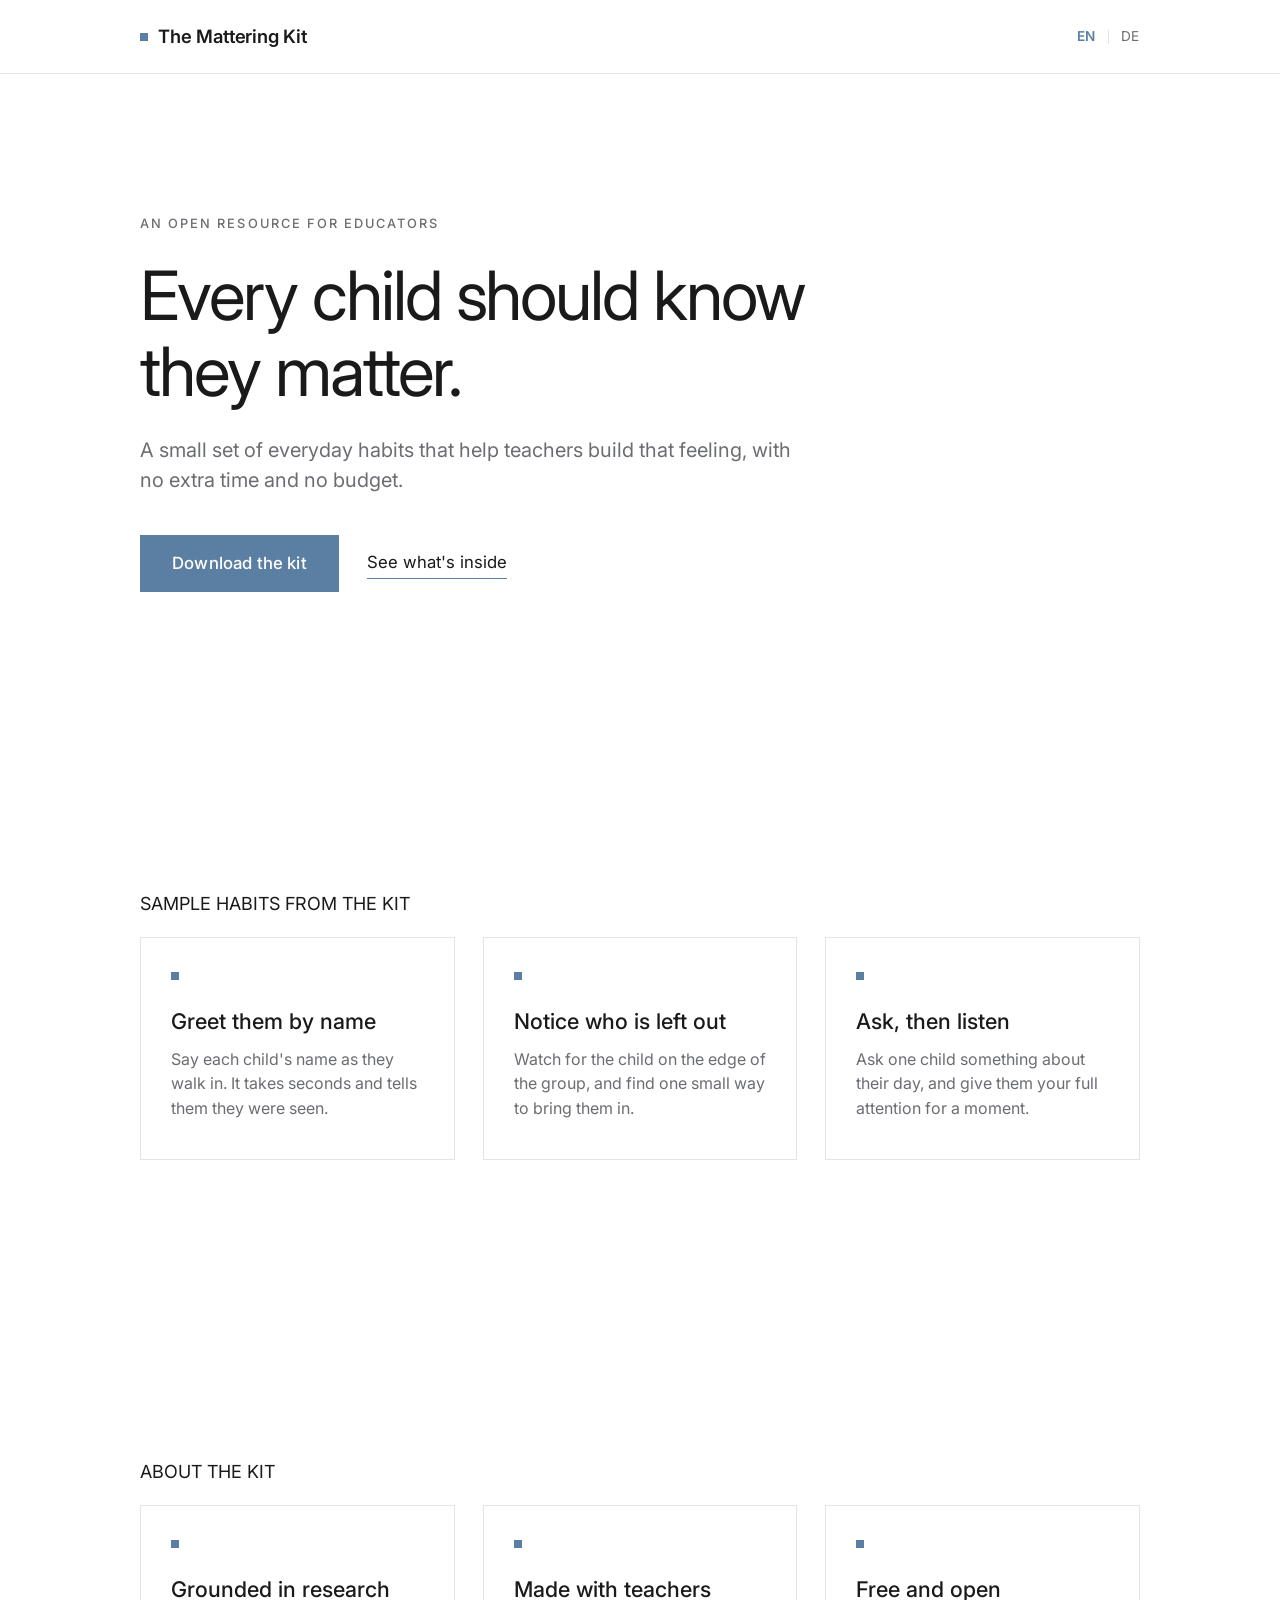
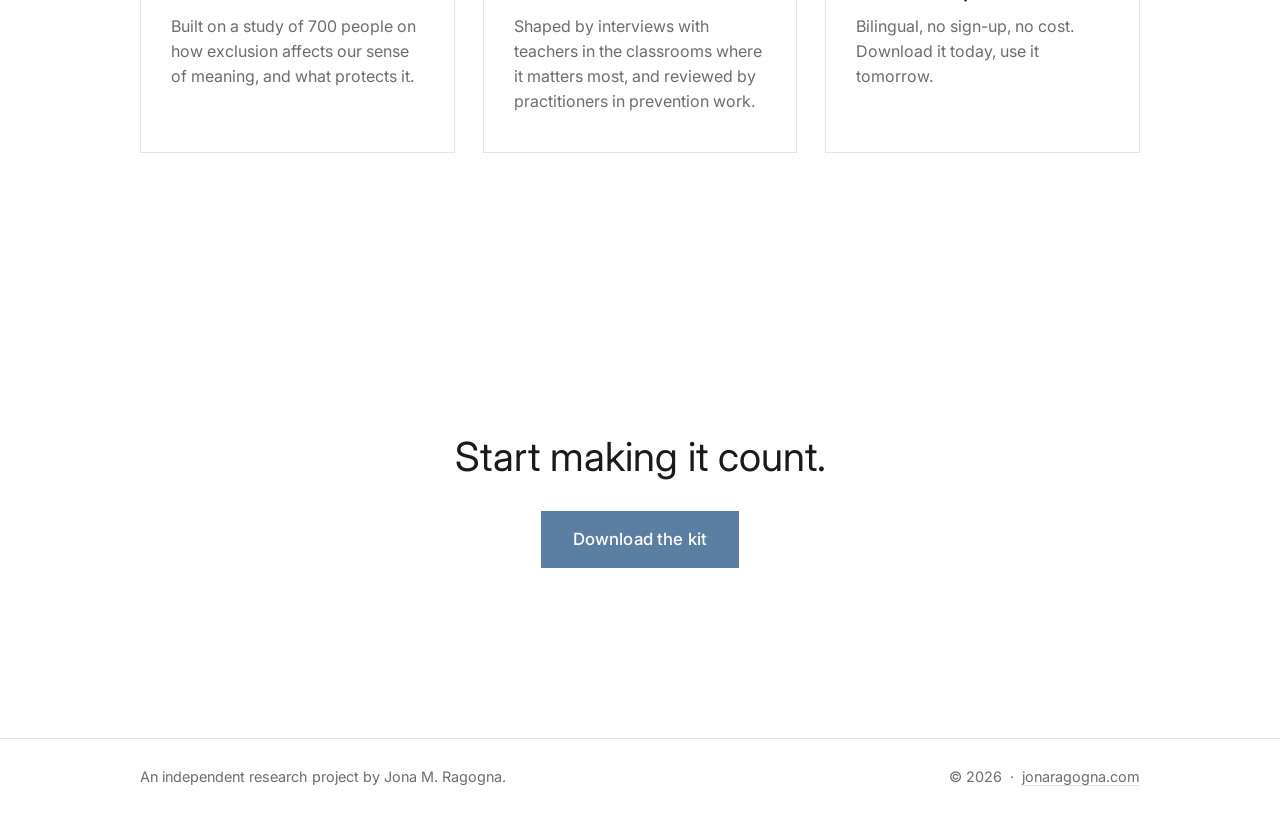
==== index.html @ a0ec61ef "Update content and font in index.html Updated text content and changed font link in index.html." ====
<!DOCTYPE html>
<html lang="en">
<head>
  <meta charset="UTF-8">
  <meta name="viewport" content="width=device-width, initial-scale=1.0">
  <title data-en="The Mattering Kit" data-de="Jedes Kind zählt">The Mattering Kit</title>
  <meta name="description" content="A free bilingual resource that helps teachers build a sense of mattering in every child, with no extra time and no budget.">
  <link rel="preconnect" href="https://fonts.googleapis.com">
  <link rel="preconnect" href="https://fonts.gstatic.com" crossorigin>
  <link href="https://fonts.googleapis.com/css2?family=Inter:wght@400;500;600&display=swap" rel="stylesheet">
  <link rel="stylesheet" href="style.css">
</head>
<body>

  <header class="site-header">
    <div class="container header-inner">
      <a class="wordmark" href="#top">
        <span class="glyph" aria-hidden="true"></span>
        <span data-en="The Mattering Kit" data-de="Jedes Kind zählt">The Mattering Kit</span>
      </a>
      <nav class="lang-toggle" aria-label="Language">
        <button type="button" data-lang-btn="en">EN</button>
        <span class="lang-sep" aria-hidden="true"></span>
        <button type="button" data-lang-btn="de">DE</button>
      </nav>
    </div>
  </header>

  <main id="top">

    <section class="hero">
      <div class="container">
        <p class="eyebrow" data-en="AN OPEN RESOURCE FOR EDUCATORS" data-de="EINE FREIE RESSOURCE FÜR LEHRKRÄFTE">AN OPEN RESOURCE FOR EDUCATORS</p>
        <h1 class="headline" data-en="Every child should know they matter." data-de="Jedes Kind sollte wissen, dass es zählt.">Every child should know they matter.</h1>
        <p class="subline" data-en="A small set of everyday habits that help teachers build that feeling, with no extra time and no budget." data-de="Eine kleine Sammlung alltäglicher Gewohnheiten, mit denen Lehrkräfte genau dieses Gefühl schaffen, ohne zusätzliche Zeit und ohne Budget.">A small set of everyday habits that help teachers build that feeling, with no extra time and no budget.</p>
        <div class="hero-actions">
          <a class="btn" href="mattering-kit.pdf" download data-en="Download the kit" data-de="Kit herunterladen">Download the kit</a>
          <a class="ghost" href="#inside" data-en="See what's inside" data-de="Ein Blick hinein">See what's inside</a>
        </div>
      </div>
    </section>

    <section class="features" id="inside">
      <div class="container">
        <p class="section-eyebrow" data-en="SAMPLE HABITS FROM THE KIT" data-de="BEISPIELE AUS DEM KIT">SAMPLE HABITS FROM THE KIT</p>
        <div class="feature-grid">

          <article class="pane">
            <span class="marker" aria-hidden="true"></span>
            <h2 class="pane-heading" data-en="Greet them by name" data-de="Beim Namen begrüßen">Greet them by name</h2>
            <p class="pane-body" data-en="Say each child's name as they walk in. It takes seconds and tells them they were seen." data-de="Sprechen Sie jedes Kind beim Hereinkommen mit Namen an. Es dauert Sekunden und sagt: Du wurdest gesehen.">Say each child's name as they walk in. It takes seconds and tells them they were seen.</p>
          </article>

          <article class="pane">
            <span class="marker" aria-hidden="true"></span>
            <h2 class="pane-heading" data-en="Notice who is left out" data-de="Sehen, wer außen steht">Notice who is left out</h2>
            <p class="pane-body" data-en="Watch for the child on the edge of the group, and find one small way to bring them in." data-de="Achten Sie auf das Kind am Rand der Gruppe und finden Sie einen kleinen Weg, es einzubeziehen.">Watch for the child on the edge of the group, and find one small way to bring them in.</p>
          </article>

          <article class="pane">
            <span class="marker" aria-hidden="true"></span>
            <h2 class="pane-heading" data-en="Ask, then listen" data-de="Fragen und zuhören">Ask, then listen</h2>
            <p class="pane-body" data-en="Ask one child something about their day, and give them your full attention for a moment." data-de="Fragen Sie ein Kind etwas über seinen Tag und schenken Sie ihm einen Moment volle Aufmerksamkeit.">Ask one child something about their day, and give them your full attention for a moment.</p>
          </article>

        </div>
      </div>
    </section>

    <section class="features">
      <div class="container">
        <p class="section-eyebrow" data-en="ABOUT THE KIT" data-de="ÜBER DAS KIT">ABOUT THE KIT</p>
        <div class="feature-grid">

          <article class="pane">
            <span class="marker" aria-hidden="true"></span>
            <h2 class="pane-heading" data-en="Grounded in research" data-de="Wissenschaftlich fundiert">Grounded in research</h2>
            <p class="pane-body" data-en="Built on a study of 700 people on how exclusion affects our sense of meaning, and what protects it." data-de="Basiert auf einer Studie mit 700 Personen dazu, wie Ausgrenzung das Sinnerleben beeinflusst, und was davor schützt.">Built on a study of 700 people on how exclusion affects our sense of meaning, and what protects it.</p>
          </article>

          <article class="pane">
            <span class="marker" aria-hidden="true"></span>
            <h2 class="pane-heading" data-en="Made with teachers" data-de="Mit Lehrkräften entwickelt">Made with teachers</h2>
            <p class="pane-body" data-en="Shaped by interviews with teachers in the classrooms where it matters most, and reviewed by practitioners in prevention work." data-de="Entstanden aus Interviews mit Lehrkräften und geprüft von Fachleuten aus der Präventionsarbeit.">Shaped by interviews with teachers in the classrooms where it matters most, and reviewed by practitioners in prevention work.</p>
          </article>

          <article class="pane">
            <span class="marker" aria-hidden="true"></span>
            <h2 class="pane-heading" data-en="Free and open" data-de="Frei und offen">Free and open</h2>
            <p class="pane-body" data-en="Bilingual, no sign-up, no cost. Download it today, use it tomorrow." data-de="Zweisprachig, ohne Anmeldung, ohne Kosten. Heute herunterladen, morgen einsetzen.">Bilingual, no sign-up, no cost. Download it today, use it tomorrow.</p>
          </article>

        </div>
      </div>
    </section>

    <section class="closing">
      <div class="container closing-inner">
        <p class="closing-line" data-en="Start making it count." data-de="Fangen Sie klein an, es zählt.">Start making it count.</p>
        <a class="btn" href="mattering-kit.pdf" download data-en="Download the kit" data-de="Kit herunterladen">Download the kit</a>
      </div>
    </section>

  </main>

  <footer class="site-footer">
    <div class="container footer-inner">
      <p data-en="An independent research project by Jona M. Ragogna." data-de="Ein unabhängiges Forschungsprojekt von Jona M. Ragogna.">An independent research project by Jona M. Ragogna.</p>
      <p class="footer-meta">© 2026 &nbsp;·&nbsp; <a href="https://jonaragogna.com">jonaragogna.com</a></p>
    </div>
  </footer>

  <script>
    const buttons = document.querySelectorAll('[data-lang-btn]');
    const nodes = document.querySelectorAll('[data-en]');
    function setLang(lang){
      document.documentElement.lang = lang;
      nodes.forEach(n => { n.textContent = n.getAttribute('data-' + lang); });
      buttons.forEach(b => b.classList.toggle('is-active', b.getAttribute('data-lang-btn') === lang));
    }
    buttons.forEach(b => b.addEventListener('click', () => setLang(b.getAttribute('data-lang-btn'))));
    setLang('en');
  </script>

</body>
</html>
---- style.css ----
/* ---------- Reset ---------- */
*, *::before, *::after { box-sizing: border-box; }
html, body { margin: 0; padding: 0; }
a { color: inherit; text-decoration: none; }
button { font: inherit; cursor: pointer; background: none; border: none; padding: 0; }

/* ---------- Tokens ---------- */
:root {
  --white:      #ffffff;
  --ink:        #1a1a1a;
  --ink-soft:   #6b6d72;
  --hairline:   #e4e4e4;
  --blue:       #5b7fa3;
  --blue-deep:  #47637d;
}

/* ---------- Base ---------- */
body {
  background: var(--white);
  color: var(--ink);
  font-family: 'Inter', sans-serif;
  font-size: 18px;
  font-weight: 400;
  line-height: 1.6;
  -webkit-font-smoothing: antialiased;
}

.container {
  max-width: 1080px;
  margin: 0 auto;
  padding-left: 24px;
  padding-right: 24px;
}

/* ---------- Shared glyph / marker ---------- */
.glyph,
.marker {
  display: inline-block;
  width: 8px;
  height: 8px;
  background: var(--blue);
}

/* ---------- Header ---------- */
.site-header {
  border-bottom: 1px solid var(--hairline);
}
.header-inner {
  display: flex;
  align-items: center;
  justify-content: space-between;
  padding-top: 22px;
  padding-bottom: 22px;
}
.wordmark {
  display: inline-flex;
  align-items: center;
  gap: 10px;
  font-size: 1.15rem;
  font-weight: 600;
  letter-spacing: -0.01em;
}

/* ---------- Language toggle ---------- */
.lang-toggle {
  display: inline-flex;
  align-items: center;
  gap: 12px;
}
.lang-toggle button {
  font-size: 0.85rem;
  letter-spacing: 0.04em;
  color: var(--ink-soft);
  transition: color 0.15s ease;
}
.lang-toggle button.is-active {
  color: var(--blue);
  font-weight: 600;
}
.lang-toggle button:hover { color: var(--ink); }
.lang-sep {
  width: 1px;
  height: 14px;
  background: var(--hairline);
}

/* ---------- Hero ---------- */
.hero { padding-top: 96px; padding-bottom: 96px; }
.eyebrow {
  margin: 0 0 22px;
  font-size: 0.8rem;
  font-weight: 500;
  text-transform: uppercase;
  letter-spacing: 0.16em;
  color: var(--ink-soft);
}
.headline {
  margin: 0 0 26px;
  max-width: 16ch;
  font-size: clamp(2.75rem, 5.5vw, 4.25rem);
  font-weight: 400;
  line-height: 1.12;
  letter-spacing: -0.03em;
}
.subline {
  margin: 0 0 40px;
  max-width: 52ch;
  font-size: 1.25rem;
  font-weight: 400;
  line-height: 1.5;
  color: var(--ink-soft);
}
.hero-actions {
  display: flex;
  align-items: center;
  gap: 28px;
  flex-wrap: wrap;
}

/* ---------- Buttons ---------- */
.btn {
  display: inline-block;
  background: var(--blue);
  color: var(--white);
  border-radius: 0;
  padding: 15px 32px;
  font-size: 1.05rem;
  font-weight: 500;
  letter-spacing: 0.01em;
  transition: background 0.15s ease;
}
.btn:hover { background: var(--blue-deep); }

.ghost {
  color: var(--ink);
  font-size: 1.05rem;
  border-bottom: 1px solid var(--blue);
  padding-bottom: 2px;
  transition: color 0.15s ease;
}
.ghost:hover { color: var(--blue-deep); }

/* ---------- Features ---------- */
.features { padding-top: 96px; padding-bottom: 96px; }
.feature-grid {
  display: grid;
  grid-template-columns: repeat(3, 1fr);
  gap: 28px;
}
.pane {
  border: 1px solid var(--hairline);
  border-radius: 0;
  padding: 34px 30px 38px;
}
.pane .marker { margin-bottom: 20px; }
.pane-heading {
  margin: 0 0 12px;
  font-size: 1.35rem;
  font-weight: 500;
  line-height: 1.2;
}
.pane-body {
  margin: 0;
  font-size: 1rem;
  line-height: 1.55;
  color: var(--ink-soft);
}

/* ---------- Closing CTA ---------- */
.closing { padding-top: 96px; padding-bottom: 120px; }
.closing-inner {
  display: flex;
  flex-direction: column;
  align-items: center;
  text-align: center;
  gap: 30px;
}
.closing-line {
  margin: 0;
  font-size: clamp(1.75rem, 3.5vw, 2.5rem);
  font-weight: 400;
  line-height: 1.2;
}

/* ---------- Footer ---------- */
.site-footer {
  border-top: 1px solid var(--hairline);
}
.footer-inner {
  display: flex;
  align-items: center;
  justify-content: space-between;
  gap: 16px;
  padding-top: 26px;
  padding-bottom: 26px;
  font-size: 0.9rem;
  color: var(--ink-soft);
}
.footer-inner p { margin: 0; }
.footer-meta a { border-bottom: 1px solid var(--hairline); }
.footer-meta a:hover { color: var(--ink); }

/* ---------- Responsive ---------- */
@media (min-width: 720px) {
  .container { padding-left: 40px; padding-right: 40px; }
  .hero { padding-top: 140px; padding-bottom: 140px; }
  .features { padding-top: 140px; padding-bottom: 140px; }
  .closing { padding-top: 140px; padding-bottom: 170px; }
}

@media (max-width: 719px) {
  .feature-grid { grid-template-columns: 1fr; }
  .footer-inner { flex-direction: column; align-items: flex-start; }
}
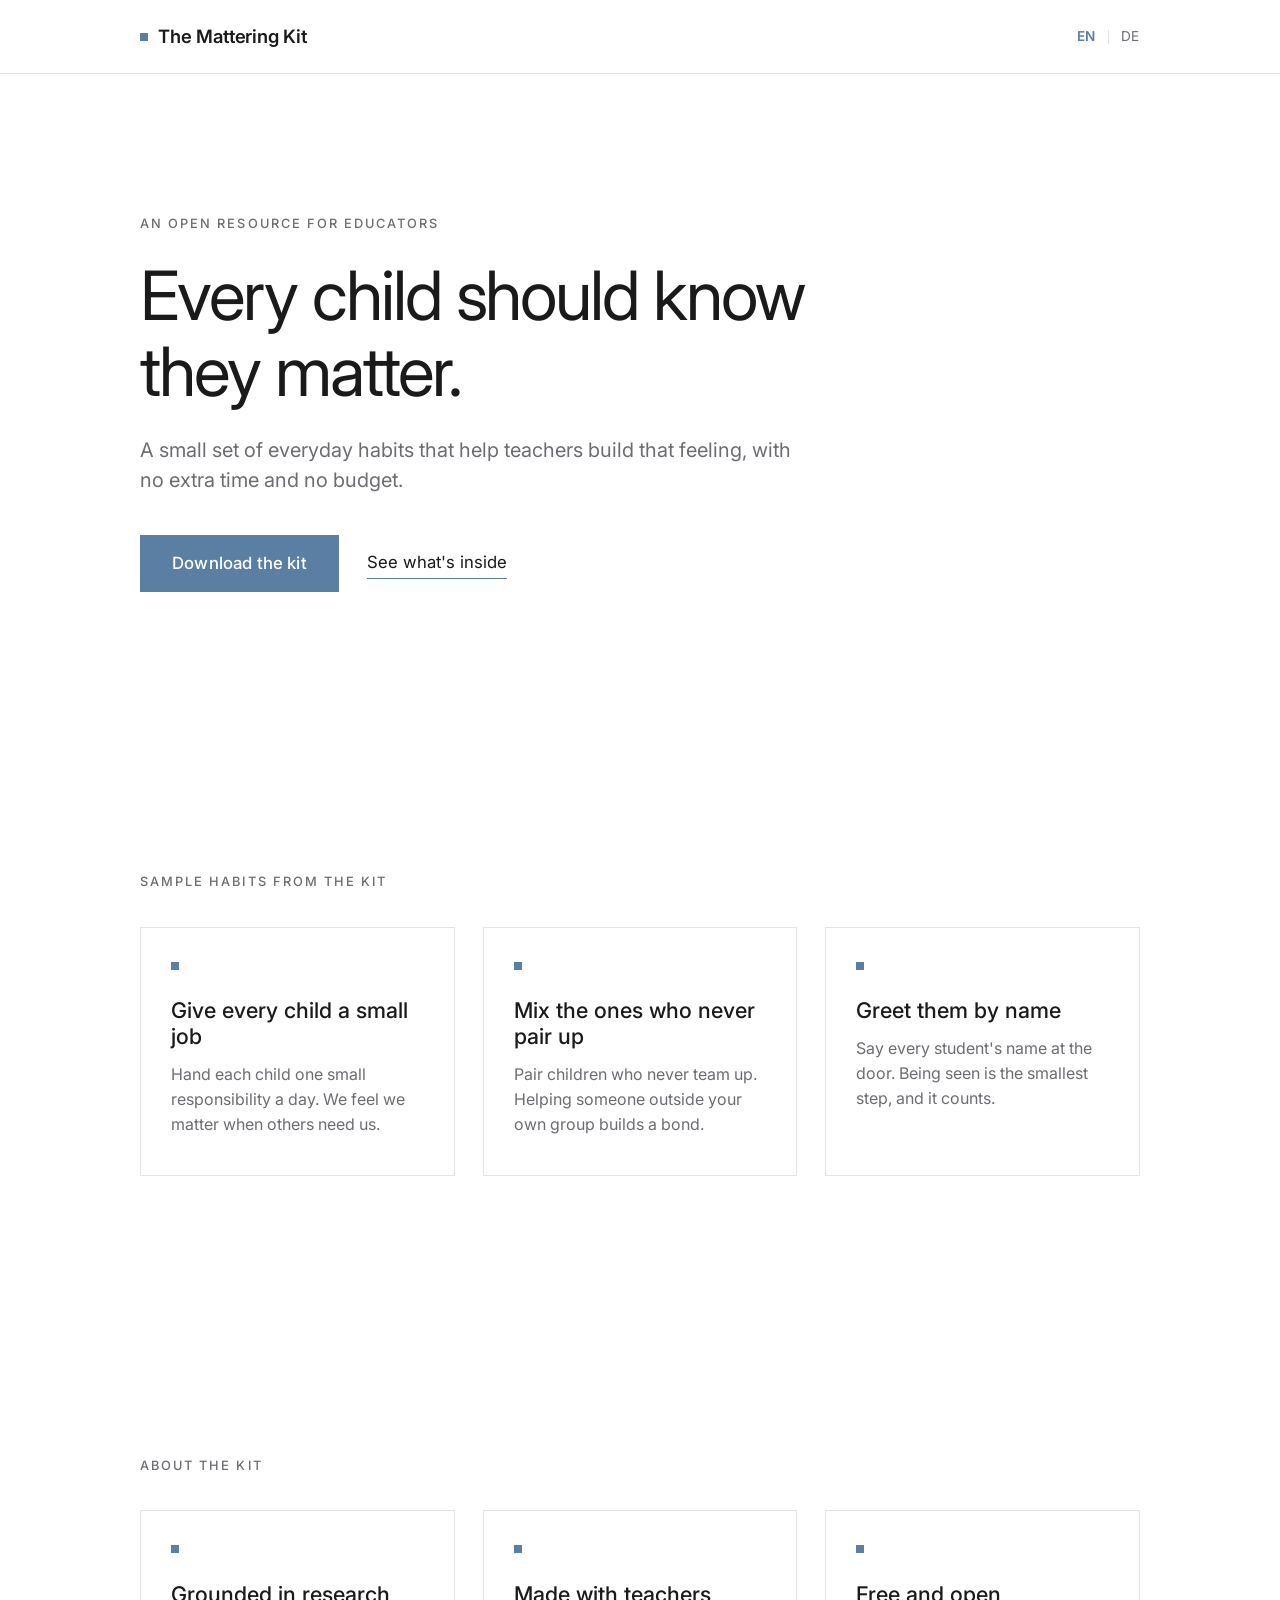
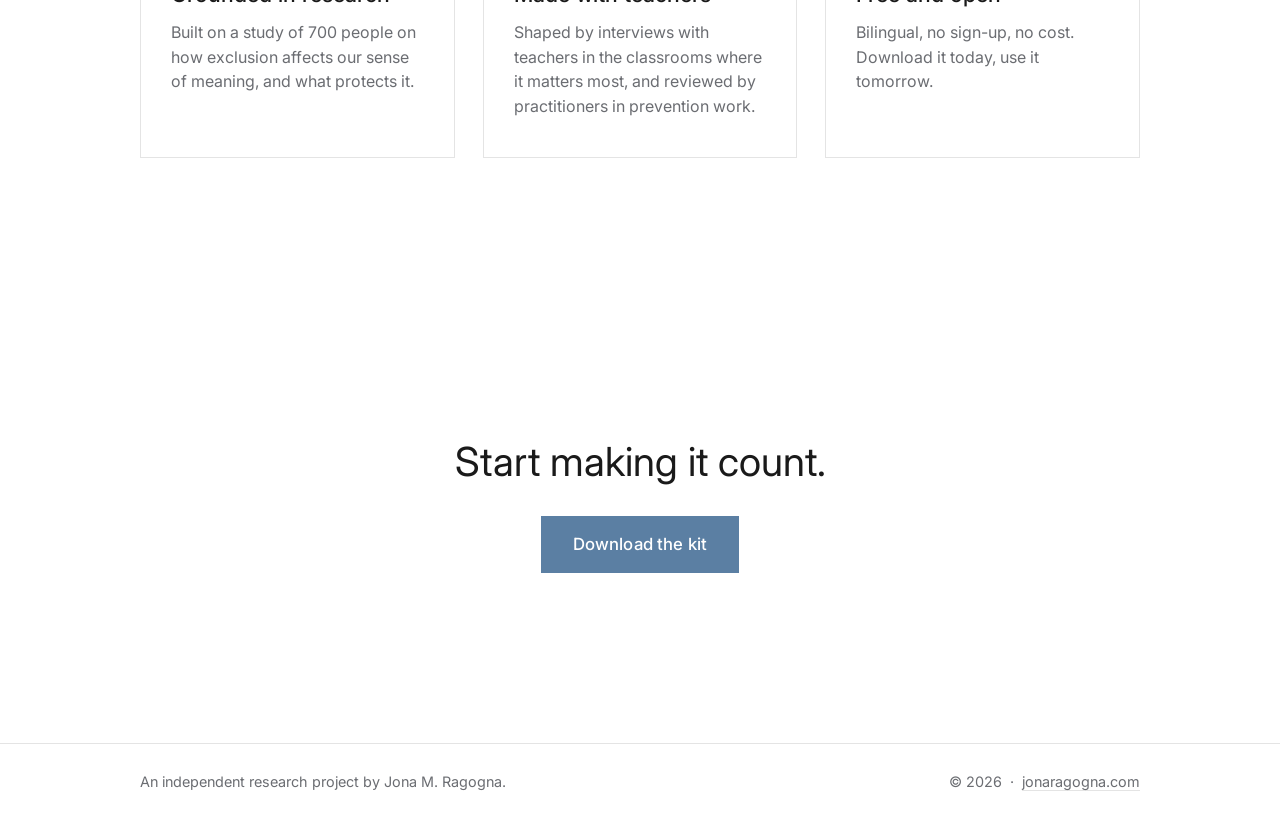
==== commit ec8098dd: "Update download links and content in index.html" ====
--- a/index.html
+++ b/index.html
@@ -34,7 +34,7 @@
         <h1 class="headline" data-en="Every child should know they matter." data-de="Jedes Kind sollte wissen, dass es zählt.">Every child should know they matter.</h1>
         <p class="subline" data-en="A small set of everyday habits that help teachers build that feeling, with no extra time and no budget." data-de="Eine kleine Sammlung alltäglicher Gewohnheiten, mit denen Lehrkräfte genau dieses Gefühl schaffen, ohne zusätzliche Zeit und ohne Budget.">A small set of everyday habits that help teachers build that feeling, with no extra time and no budget.</p>
         <div class="hero-actions">
-          <a class="btn" href="mattering-kit.pdf" download data-en="Download the kit" data-de="Kit herunterladen">Download the kit</a>
+          <a class="btn" href="mattering-kit-en.pdf" download data-en-href="mattering-kit-en.pdf" data-de-href="mattering-kit-de.pdf" data-en="Download the kit" data-de="Kit herunterladen">Download the kit</a>
           <a class="ghost" href="#inside" data-en="See what's inside" data-de="Ein Blick hinein">See what's inside</a>
         </div>
       </div>
@@ -47,20 +47,20 @@
 
           <article class="pane">
             <span class="marker" aria-hidden="true"></span>
-            <h2 class="pane-heading" data-en="Greet them by name" data-de="Beim Namen begrüßen">Greet them by name</h2>
-            <p class="pane-body" data-en="Say each child's name as they walk in. It takes seconds and tells them they were seen." data-de="Sprechen Sie jedes Kind beim Hereinkommen mit Namen an. Es dauert Sekunden und sagt: Du wurdest gesehen.">Say each child's name as they walk in. It takes seconds and tells them they were seen.</p>
+            <h2 class="pane-heading" data-en="Give every child a small job" data-de="Jedem Kind eine kleine Aufgabe">Give every child a small job</h2>
+            <p class="pane-body" data-en="Hand each child one small responsibility a day. We feel we matter when others need us." data-de="Geben Sie jedem Kind täglich eine kleine Verantwortung. Wir zählen, wenn andere uns brauchen.">Hand each child one small responsibility a day. We feel we matter when others need us.</p>
           </article>
 
           <article class="pane">
             <span class="marker" aria-hidden="true"></span>
-            <h2 class="pane-heading" data-en="Notice who is left out" data-de="Sehen, wer außen steht">Notice who is left out</h2>
-            <p class="pane-body" data-en="Watch for the child on the edge of the group, and find one small way to bring them in." data-de="Achten Sie auf das Kind am Rand der Gruppe und finden Sie einen kleinen Weg, es einzubeziehen.">Watch for the child on the edge of the group, and find one small way to bring them in.</p>
+            <h2 class="pane-heading" data-en="Mix the ones who never pair up" data-de="Neue Teams bilden">Mix the ones who never pair up</h2>
+            <p class="pane-body" data-en="Pair children who never team up. Helping someone outside your own group builds a bond." data-de="Lassen Sie Kinder zusammenarbeiten, die es sonst nie tun. Wer außerhalb der eigenen Gruppe hilft, verbindet sich.">Pair children who never team up. Helping someone outside your own group builds a bond.</p>
           </article>
 
           <article class="pane">
             <span class="marker" aria-hidden="true"></span>
-            <h2 class="pane-heading" data-en="Ask, then listen" data-de="Fragen und zuhören">Ask, then listen</h2>
-            <p class="pane-body" data-en="Ask one child something about their day, and give them your full attention for a moment." data-de="Fragen Sie ein Kind etwas über seinen Tag und schenken Sie ihm einen Moment volle Aufmerksamkeit.">Ask one child something about their day, and give them your full attention for a moment.</p>
+            <h2 class="pane-heading" data-en="Greet them by name" data-de="Beim Namen begrüßen">Greet them by name</h2>
+            <p class="pane-body" data-en="Say every student's name at the door. Being seen is the smallest step, and it counts." data-de="Begrüßen Sie jeden Schüler an der Tür mit Namen. Gesehen zu werden ist der kleinste Schritt, und er zählt.">Say every student's name at the door. Being seen is the smallest step, and it counts.</p>
           </article>
 
         </div>
@@ -97,7 +97,7 @@
     <section class="closing">
       <div class="container closing-inner">
         <p class="closing-line" data-en="Start making it count." data-de="Fangen Sie klein an, es zählt.">Start making it count.</p>
-        <a class="btn" href="mattering-kit.pdf" download data-en="Download the kit" data-de="Kit herunterladen">Download the kit</a>
+        <a class="btn" href="mattering-kit-en.pdf" download data-en-href="mattering-kit-en.pdf" data-de-href="mattering-kit-de.pdf" data-en="Download the kit" data-de="Kit herunterladen">Download the kit</a>
       </div>
     </section>
 
@@ -113,9 +113,11 @@
   <script>
     const buttons = document.querySelectorAll('[data-lang-btn]');
     const nodes = document.querySelectorAll('[data-en]');
+    const links = document.querySelectorAll('[data-en-href]');
     function setLang(lang){
       document.documentElement.lang = lang;
       nodes.forEach(n => { n.textContent = n.getAttribute('data-' + lang); });
+      links.forEach(a => { a.setAttribute('href', a.getAttribute('data-' + lang + '-href')); });
       buttons.forEach(b => b.classList.toggle('is-active', b.getAttribute('data-lang-btn') === lang));
     }
     buttons.forEach(b => b.addEventListener('click', () => setLang(b.getAttribute('data-lang-btn'))));
--- a/style.css
+++ b/style.css
@@ -1,8 +1,10 @@
 /* ---------- Reset ---------- */
 *, *::before, *::after { box-sizing: border-box; }
 html, body { margin: 0; padding: 0; }
+html { scroll-behavior: auto; }
 a { color: inherit; text-decoration: none; }
 button { font: inherit; cursor: pointer; background: none; border: none; padding: 0; }
+a:focus-visible, button:focus-visible { outline: 2px solid var(--blue); outline-offset: 3px; }
 
 /* ---------- Tokens ---------- */
 :root {
@@ -18,7 +20,7 @@
 body {
   background: var(--white);
   color: var(--ink);
-  font-family: 'Inter', sans-serif;
+  font-family: 'Inter', system-ui, -apple-system, sans-serif;
   font-size: 18px;
   font-weight: 400;
   line-height: 1.6;
@@ -141,7 +143,15 @@
 .ghost:hover { color: var(--blue-deep); }
 
 /* ---------- Features ---------- */
-.features { padding-top: 96px; padding-bottom: 96px; }
+.features { padding-top: 96px; padding-bottom: 96px; scroll-margin-top: 40px; }
+.section-eyebrow {
+  margin: 0 0 34px;
+  font-size: 0.8rem;
+  font-weight: 500;
+  text-transform: uppercase;
+  letter-spacing: 0.16em;
+  color: var(--ink-soft);
+}
 .feature-grid {
   display: grid;
   grid-template-columns: repeat(3, 1fr);
@@ -151,6 +161,13 @@
   border: 1px solid var(--hairline);
   border-radius: 0;
   padding: 34px 30px 38px;
+  background: var(--white);
+  transition: background 0.18s ease, border-color 0.18s ease, transform 0.18s ease;
+}
+.pane:hover {
+  background: #f6f7f8;
+  border-color: var(--blue);
+  transform: translateY(-3px);
 }
 .pane .marker { margin-bottom: 20px; }
 .pane-heading {
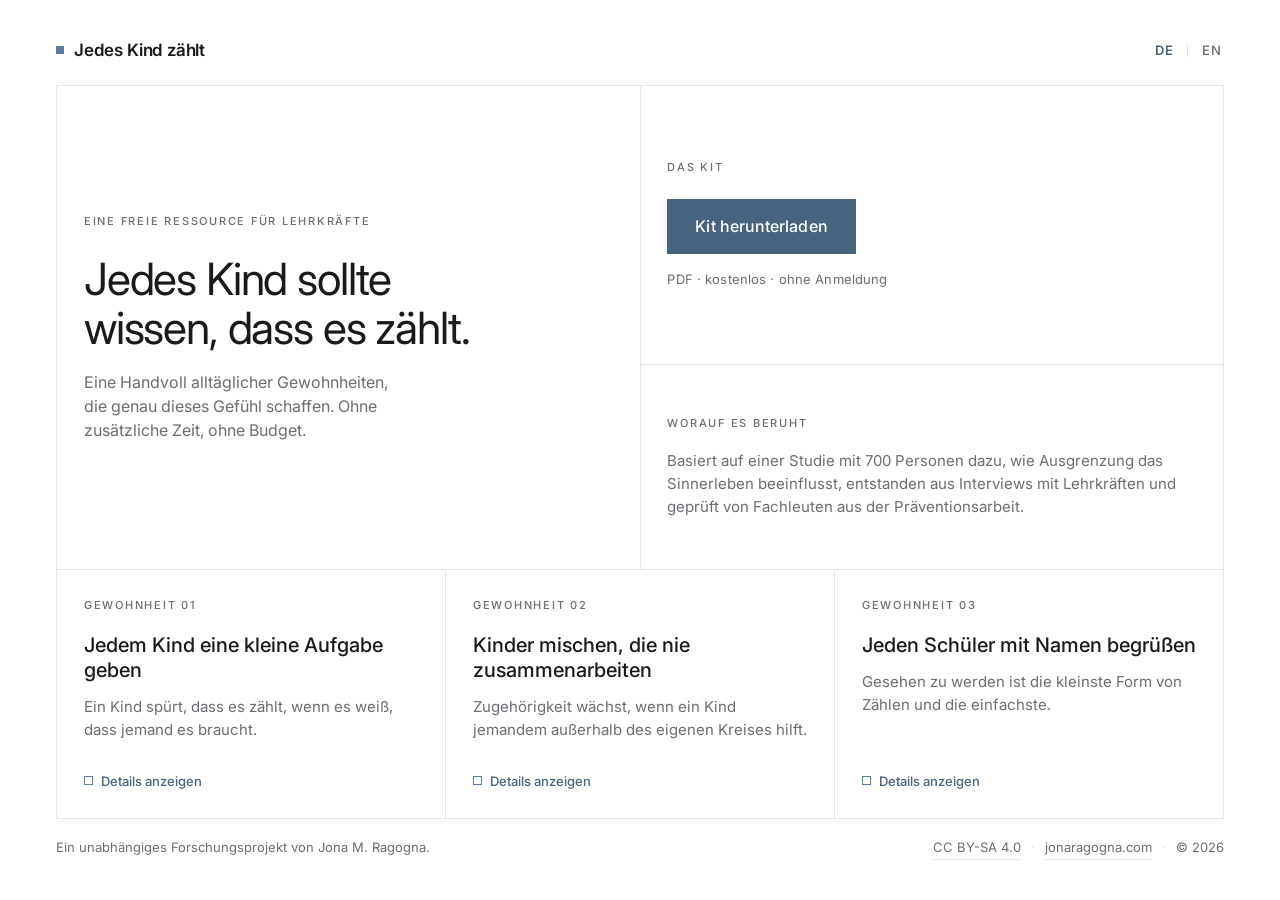
==== commit 388e6b50: "Change language from English to German in index.html Updated language settings and content in index." ====
--- a/index.html
+++ b/index.html
@@ -1,128 +1,220 @@
 <!DOCTYPE html>
-<html lang="en">
+<html lang="de">
 <head>
-  <meta charset="UTF-8">
-  <meta name="viewport" content="width=device-width, initial-scale=1.0">
-  <title data-en="The Mattering Kit" data-de="Jedes Kind zählt">The Mattering Kit</title>
-  <meta name="description" content="A free bilingual resource that helps teachers build a sense of mattering in every child, with no extra time and no budget.">
-  <link rel="preconnect" href="https://fonts.googleapis.com">
-  <link rel="preconnect" href="https://fonts.gstatic.com" crossorigin>
-  <link href="https://fonts.googleapis.com/css2?family=Inter:wght@400;500;600&display=swap" rel="stylesheet">
-  <link rel="stylesheet" href="style.css">
+<meta charset="UTF-8">
+<meta name="viewport" content="width=device-width, initial-scale=1">
+
+<title>Jedes Kind zählt — eine freie Ressource für Lehrkräfte</title>
+<meta name="description" content="Eine Handvoll alltäglicher Gewohnheiten, mit denen Lehrkräfte Kindern das Gefühl geben, dass sie zählen. Kostenlos, zweisprachig, ohne Anmeldung.">
+
+<meta property="og:type" content="website">
+<meta property="og:title" content="Jedes Kind zählt">
+<meta property="og:description" content="Eine Handvoll alltäglicher Gewohnheiten, mit denen Lehrkräfte Kindern das Gefühl geben, dass sie zählen. Kostenlos und frei nutzbar.">
+<meta property="og:url" content="https://jonaragogna.com">
+<meta name="twitter:card" content="summary">
+
+<link rel="icon" href="data:image/svg+xml,<svg xmlns='http://www.w3.org/2000/svg' viewBox='0 0 32 32'><rect width='32' height='32' fill='%23ffffff'/><rect x='10' y='10' width='12' height='12' fill='%235b7fa3'/></svg>">
+
+<link rel="preconnect" href="https://fonts.googleapis.com">
+<link rel="preconnect" href="https://fonts.gstatic.com" crossorigin>
+<link href="https://fonts.googleapis.com/css2?family=Inter:wght@400;500;600&display=swap" rel="stylesheet">
+
+<link rel="stylesheet" href="style.css">
 </head>
 <body>
 
-  <header class="site-header">
-    <div class="container header-inner">
-      <a class="wordmark" href="#top">
-        <span class="glyph" aria-hidden="true"></span>
-        <span data-en="The Mattering Kit" data-de="Jedes Kind zählt">The Mattering Kit</span>
-      </a>
-      <nav class="lang-toggle" aria-label="Language">
-        <button type="button" data-lang-btn="en">EN</button>
-        <span class="lang-sep" aria-hidden="true"></span>
-        <button type="button" data-lang-btn="de">DE</button>
-      </nav>
+<a class="skip" href="#kit" data-en="Skip to the kit" data-de="Direkt zum Kit">Direkt zum Kit</a>
+
+<div class="page">
+
+  <header class="masthead">
+    <div class="wordmark">
+      <span class="glyph" aria-hidden="true"></span>
+      <span data-en="The Mattering Kit" data-de="Jedes Kind zählt">Jedes Kind zählt</span>
+    </div>
+
+    <div class="langswitch" role="group" data-en-label="Language" data-de-label="Sprache" aria-label="Sprache">
+      <button type="button" data-lang-btn="de" aria-pressed="true">DE</button>
+      <span class="langswitch-sep" aria-hidden="true"></span>
+      <button type="button" data-lang-btn="en" aria-pressed="false">EN</button>
     </div>
   </header>
 
-  <main id="top">
-
-    <section class="hero">
-      <div class="container">
-        <p class="eyebrow" data-en="AN OPEN RESOURCE FOR EDUCATORS" data-de="EINE FREIE RESSOURCE FÜR LEHRKRÄFTE">AN OPEN RESOURCE FOR EDUCATORS</p>
-        <h1 class="headline" data-en="Every child should know they matter." data-de="Jedes Kind sollte wissen, dass es zählt.">Every child should know they matter.</h1>
-        <p class="subline" data-en="A small set of everyday habits that help teachers build that feeling, with no extra time and no budget." data-de="Eine kleine Sammlung alltäglicher Gewohnheiten, mit denen Lehrkräfte genau dieses Gefühl schaffen, ohne zusätzliche Zeit und ohne Budget.">A small set of everyday habits that help teachers build that feeling, with no extra time and no budget.</p>
-        <div class="hero-actions">
-          <a class="btn" href="mattering-kit-en.pdf" download data-en-href="mattering-kit-en.pdf" data-de-href="mattering-kit-de.pdf" data-en="Download the kit" data-de="Kit herunterladen">Download the kit</a>
-          <a class="ghost" href="#inside" data-en="See what's inside" data-de="Ein Blick hinein">See what's inside</a>
-        </div>
+  <main class="bento" id="kit">
+
+    <!-- 1. Hero -->
+    <section class="tile tile--hero" aria-labelledby="hero-title">
+      <p class="label" data-en="AN OPEN RESOURCE FOR EDUCATORS" data-de="EINE FREIE RESSOURCE FÜR LEHRKRÄFTE">EINE FREIE RESSOURCE FÜR LEHRKRÄFTE</p>
+      <h1 class="hero-title" id="hero-title" data-en="Every child should know they matter." data-de="Jedes Kind sollte wissen, dass es zählt.">Jedes Kind sollte wissen, dass es zählt.</h1>
+      <p class="hero-sub" data-en="A handful of everyday habits that build that feeling. No extra time, no budget." data-de="Eine Handvoll alltäglicher Gewohnheiten, die genau dieses Gefühl schaffen. Ohne zusätzliche Zeit, ohne Budget.">Eine Handvoll alltäglicher Gewohnheiten, die genau dieses Gefühl schaffen. Ohne zusätzliche Zeit, ohne Budget.</p>
+    </section>
+
+    <!-- 2. Download -->
+    <section class="tile tile--cta" aria-labelledby="cta-label">
+      <p class="label" id="cta-label" data-en="THE KIT" data-de="DAS KIT">DAS KIT</p>
+      <a class="btn"
+         href="mattering-kit-de.pdf"
+         download
+         data-de-href="mattering-kit-de.pdf"
+         data-en-href="mattering-kit-en.pdf"
+         data-en="Download the kit"
+         data-de="Kit herunterladen">Kit herunterladen</a>
+      <p class="cta-note" data-en="PDF · free · no sign-up" data-de="PDF · kostenlos · ohne Anmeldung">PDF · kostenlos · ohne Anmeldung</p>
+    </section>
+
+    <!-- 3. Evidence -->
+    <section class="tile tile--evidence" aria-labelledby="ev-label">
+      <p class="label" id="ev-label" data-en="WHERE IT COMES FROM" data-de="WORAUF ES BERUHT">WORAUF ES BERUHT</p>
+      <p class="evidence-body" data-en="Built on a study of 700 people on how exclusion affects our sense of meaning, shaped by interviews with teachers, and reviewed by practitioners in prevention work." data-de="Basiert auf einer Studie mit 700 Personen dazu, wie Ausgrenzung das Sinnerleben beeinflusst, entstanden aus Interviews mit Lehrkräften und geprüft von Fachleuten aus der Präventionsarbeit.">Basiert auf einer Studie mit 700 Personen dazu, wie Ausgrenzung das Sinnerleben beeinflusst, entstanden aus Interviews mit Lehrkräften und geprüft von Fachleuten aus der Präventionsarbeit.</p>
+    </section>
+
+    <!-- 4. Habit one -->
+    <article class="tile tile--habit" id="habit-1">
+      <p class="label" data-en="HABIT 01" data-de="GEWOHNHEIT 01">GEWOHNHEIT 01</p>
+      <h2 class="habit-title">
+        <button type="button" class="habit-toggle" aria-expanded="true" aria-controls="detail-1"
+                data-en="Give every child a small job" data-de="Jedem Kind eine kleine Aufgabe geben">Jedem Kind eine kleine Aufgabe geben</button>
+      </h2>
+      <p class="habit-why" data-en="A child feels they matter when they know someone needs them." data-de="Ein Kind spürt, dass es zählt, wenn es weiß, dass jemand es braucht.">Ein Kind spürt, dass es zählt, wenn es weiß, dass jemand es braucht.</p>
+
+      <div class="habit-detail" id="detail-1">
+        <p class="sublabel" data-en="THE RESEARCH" data-de="DIE FORSCHUNG">DIE FORSCHUNG</p>
+        <p class="detail-body" data-en="Feeling depended upon is one of the most direct routes to a sense of significance." data-de="Gebraucht zu werden ist einer der direktesten Wege zu einem Gefühl von Bedeutsamkeit.">Gebraucht zu werden ist einer der direktesten Wege zu einem Gefühl von Bedeutsamkeit.</p>
+        <p class="sublabel" data-en="IN THE CLASSROOM" data-de="IM KLASSENZIMMER">IM KLASSENZIMMER</p>
+        <p class="detail-body" data-en="Rotate the daily jobs. One waters the plants, one hands out sheets, one holds the door." data-de="Aufgaben täglich wechseln. Eines gießt die Pflanzen, eines teilt Blätter aus, eines hält die Tür.">Aufgaben täglich wechseln. Eines gießt die Pflanzen, eines teilt Blätter aus, eines hält die Tür.</p>
       </div>
-    </section>
-
-    <section class="features" id="inside">
-      <div class="container">
-        <p class="section-eyebrow" data-en="SAMPLE HABITS FROM THE KIT" data-de="BEISPIELE AUS DEM KIT">SAMPLE HABITS FROM THE KIT</p>
-        <div class="feature-grid">
-
-          <article class="pane">
-            <span class="marker" aria-hidden="true"></span>
-            <h2 class="pane-heading" data-en="Give every child a small job" data-de="Jedem Kind eine kleine Aufgabe">Give every child a small job</h2>
-            <p class="pane-body" data-en="Hand each child one small responsibility a day. We feel we matter when others need us." data-de="Geben Sie jedem Kind täglich eine kleine Verantwortung. Wir zählen, wenn andere uns brauchen.">Hand each child one small responsibility a day. We feel we matter when others need us.</p>
-          </article>
-
-          <article class="pane">
-            <span class="marker" aria-hidden="true"></span>
-            <h2 class="pane-heading" data-en="Mix the ones who never pair up" data-de="Neue Teams bilden">Mix the ones who never pair up</h2>
-            <p class="pane-body" data-en="Pair children who never team up. Helping someone outside your own group builds a bond." data-de="Lassen Sie Kinder zusammenarbeiten, die es sonst nie tun. Wer außerhalb der eigenen Gruppe hilft, verbindet sich.">Pair children who never team up. Helping someone outside your own group builds a bond.</p>
-          </article>
-
-          <article class="pane">
-            <span class="marker" aria-hidden="true"></span>
-            <h2 class="pane-heading" data-en="Greet them by name" data-de="Beim Namen begrüßen">Greet them by name</h2>
-            <p class="pane-body" data-en="Say every student's name at the door. Being seen is the smallest step, and it counts." data-de="Begrüßen Sie jeden Schüler an der Tür mit Namen. Gesehen zu werden ist der kleinste Schritt, und er zählt.">Say every student's name at the door. Being seen is the smallest step, and it counts.</p>
-          </article>
-
-        </div>
+
+      <p class="hint" aria-hidden="true">
+        <span class="hint-sign"></span>
+        <span class="hint-open" data-en="Show details" data-de="Details anzeigen">Details anzeigen</span>
+        <span class="hint-close" data-en="Hide details" data-de="Details ausblenden">Details ausblenden</span>
+      </p>
+    </article>
+
+    <!-- 5. Habit two -->
+    <article class="tile tile--habit" id="habit-2">
+      <p class="label" data-en="HABIT 02" data-de="GEWOHNHEIT 02">GEWOHNHEIT 02</p>
+      <h2 class="habit-title">
+        <button type="button" class="habit-toggle" aria-expanded="true" aria-controls="detail-2"
+                data-en="Mix the children who never work together" data-de="Kinder mischen, die nie zusammenarbeiten">Kinder mischen, die nie zusammenarbeiten</button>
+      </h2>
+      <p class="habit-why" data-en="Belonging grows when a child helps someone outside their own circle." data-de="Zugehörigkeit wächst, wenn ein Kind jemandem außerhalb des eigenen Kreises hilft.">Zugehörigkeit wächst, wenn ein Kind jemandem außerhalb des eigenen Kreises hilft.</p>
+
+      <div class="habit-detail" id="detail-2">
+        <p class="sublabel" data-en="THE RESEARCH" data-de="DIE FORSCHUNG">DIE FORSCHUNG</p>
+        <p class="detail-body" data-en="A shared goal across group lines reduces division and builds connection." data-de="Ein gemeinsames Ziel über Gruppengrenzen hinweg baut Trennungen ab und schafft Verbindung.">Ein gemeinsames Ziel über Gruppengrenzen hinweg baut Trennungen ab und schafft Verbindung.</p>
+        <p class="sublabel" data-en="IN THE CLASSROOM" data-de="IM KLASSENZIMMER">IM KLASSENZIMMER</p>
+        <p class="detail-body" data-en="Build the next teams yourself. Give them one goal they can only reach together." data-de="Bilden Sie die nächsten Teams selbst. Geben Sie ihnen ein Ziel, das sie nur gemeinsam erreichen.">Bilden Sie die nächsten Teams selbst. Geben Sie ihnen ein Ziel, das sie nur gemeinsam erreichen.</p>
       </div>
-    </section>
-
-    <section class="features">
-      <div class="container">
-        <p class="section-eyebrow" data-en="ABOUT THE KIT" data-de="ÜBER DAS KIT">ABOUT THE KIT</p>
-        <div class="feature-grid">
-
-          <article class="pane">
-            <span class="marker" aria-hidden="true"></span>
-            <h2 class="pane-heading" data-en="Grounded in research" data-de="Wissenschaftlich fundiert">Grounded in research</h2>
-            <p class="pane-body" data-en="Built on a study of 700 people on how exclusion affects our sense of meaning, and what protects it." data-de="Basiert auf einer Studie mit 700 Personen dazu, wie Ausgrenzung das Sinnerleben beeinflusst, und was davor schützt.">Built on a study of 700 people on how exclusion affects our sense of meaning, and what protects it.</p>
-          </article>
-
-          <article class="pane">
-            <span class="marker" aria-hidden="true"></span>
-            <h2 class="pane-heading" data-en="Made with teachers" data-de="Mit Lehrkräften entwickelt">Made with teachers</h2>
-            <p class="pane-body" data-en="Shaped by interviews with teachers in the classrooms where it matters most, and reviewed by practitioners in prevention work." data-de="Entstanden aus Interviews mit Lehrkräften und geprüft von Fachleuten aus der Präventionsarbeit.">Shaped by interviews with teachers in the classrooms where it matters most, and reviewed by practitioners in prevention work.</p>
-          </article>
-
-          <article class="pane">
-            <span class="marker" aria-hidden="true"></span>
-            <h2 class="pane-heading" data-en="Free and open" data-de="Frei und offen">Free and open</h2>
-            <p class="pane-body" data-en="Bilingual, no sign-up, no cost. Download it today, use it tomorrow." data-de="Zweisprachig, ohne Anmeldung, ohne Kosten. Heute herunterladen, morgen einsetzen.">Bilingual, no sign-up, no cost. Download it today, use it tomorrow.</p>
-          </article>
-
-        </div>
+
+      <p class="hint" aria-hidden="true">
+        <span class="hint-sign"></span>
+        <span class="hint-open" data-en="Show details" data-de="Details anzeigen">Details anzeigen</span>
+        <span class="hint-close" data-en="Hide details" data-de="Details ausblenden">Details ausblenden</span>
+      </p>
+    </article>
+
+    <!-- 6. Habit three -->
+    <article class="tile tile--habit" id="habit-3">
+      <p class="label" data-en="HABIT 03" data-de="GEWOHNHEIT 03">GEWOHNHEIT 03</p>
+      <h2 class="habit-title">
+        <button type="button" class="habit-toggle" aria-expanded="true" aria-controls="detail-3"
+                data-en="Greet every student by name" data-de="Jeden Schüler mit Namen begrüßen">Jeden Schüler mit Namen begrüßen</button>
+      </h2>
+      <p class="habit-why" data-en="Being seen is the smallest form of mattering, and the easiest to give." data-de="Gesehen zu werden ist die kleinste Form von Zählen und die einfachste.">Gesehen zu werden ist die kleinste Form von Zählen und die einfachste.</p>
+
+      <div class="habit-detail" id="detail-3">
+        <p class="sublabel" data-en="THE RESEARCH" data-de="DIE FORSCHUNG">DIE FORSCHUNG</p>
+        <p class="detail-body" data-en="Small, personal acknowledgement from a teacher shapes how included a child feels." data-de="Kleine, persönliche Zuwendung einer Lehrkraft beeinflusst, wie zugehörig sich ein Kind fühlt.">Kleine, persönliche Zuwendung einer Lehrkraft beeinflusst, wie zugehörig sich ein Kind fühlt.</p>
+        <p class="sublabel" data-en="IN THE CLASSROOM" data-de="IM KLASSENZIMMER">IM KLASSENZIMMER</p>
+        <p class="detail-body" data-en="Stand at the door and say each name. Keep a seating list nearby until they stick." data-de="Stehen Sie an der Tür und sagen Sie jeden Namen. Halten Sie eine Sitzliste bereit, bis sie sitzen.">Stehen Sie an der Tür und sagen Sie jeden Namen. Halten Sie eine Sitzliste bereit, bis sie sitzen.</p>
       </div>
-    </section>
-
-    <section class="closing">
-      <div class="container closing-inner">
-        <p class="closing-line" data-en="Start making it count." data-de="Fangen Sie klein an, es zählt.">Start making it count.</p>
-        <a class="btn" href="mattering-kit-en.pdf" download data-en-href="mattering-kit-en.pdf" data-de-href="mattering-kit-de.pdf" data-en="Download the kit" data-de="Kit herunterladen">Download the kit</a>
-      </div>
-    </section>
+
+      <p class="hint" aria-hidden="true">
+        <span class="hint-sign"></span>
+        <span class="hint-open" data-en="Show details" data-de="Details anzeigen">Details anzeigen</span>
+        <span class="hint-close" data-en="Hide details" data-de="Details ausblenden">Details ausblenden</span>
+      </p>
+    </article>
 
   </main>
 
-  <footer class="site-footer">
-    <div class="container footer-inner">
-      <p data-en="An independent research project by Jona M. Ragogna." data-de="Ein unabhängiges Forschungsprojekt von Jona M. Ragogna.">An independent research project by Jona M. Ragogna.</p>
-      <p class="footer-meta">© 2026 &nbsp;·&nbsp; <a href="https://jonaragogna.com">jonaragogna.com</a></p>
-    </div>
+  <footer class="colophon">
+    <p class="colophon-who" data-en="An independent research project by Jona M. Ragogna." data-de="Ein unabhängiges Forschungsprojekt von Jona M. Ragogna.">Ein unabhängiges Forschungsprojekt von Jona M. Ragogna.</p>
+    <p class="colophon-meta">
+      <a href="https://creativecommons.org/licenses/by-sa/4.0/deed.de" rel="license noopener" target="_blank">CC BY-SA 4.0</a>
+      <span class="dot" aria-hidden="true">·</span>
+      <a href="https://jonaragogna.com">jonaragogna.com</a>
+      <span class="dot" aria-hidden="true">·</span>
+      <span>© 2026</span>
+    </p>
   </footer>
 
-  <script>
-    const buttons = document.querySelectorAll('[data-lang-btn]');
-    const nodes = document.querySelectorAll('[data-en]');
-    const links = document.querySelectorAll('[data-en-href]');
-    function setLang(lang){
-      document.documentElement.lang = lang;
-      nodes.forEach(n => { n.textContent = n.getAttribute('data-' + lang); });
-      links.forEach(a => { a.setAttribute('href', a.getAttribute('data-' + lang + '-href')); });
-      buttons.forEach(b => b.classList.toggle('is-active', b.getAttribute('data-lang-btn') === lang));
+</div>
+
+<script>
+(function () {
+  var root = document.documentElement;
+
+  var textNodes  = document.querySelectorAll('[data-en]');
+  var hrefNodes  = document.querySelectorAll('[data-en-href]');
+  var labelNodes = document.querySelectorAll('[data-en-label]');
+  var langBtns   = document.querySelectorAll('[data-lang-btn]');
+  var toggles    = document.querySelectorAll('.habit-toggle');
+
+  function setLang(lang) {
+    root.setAttribute('lang', lang);
+
+    textNodes.forEach(function (n) {
+      var v = n.getAttribute('data-' + lang);
+      if (v !== null) { n.textContent = v; }
+    });
+
+    hrefNodes.forEach(function (n) {
+      var v = n.getAttribute('data-' + lang + '-href');
+      if (v) { n.setAttribute('href', v); }
+    });
+
+    labelNodes.forEach(function (n) {
+      var v = n.getAttribute('data-' + lang + '-label');
+      if (v) { n.setAttribute('aria-label', v); }
+    });
+
+    langBtns.forEach(function (b) {
+      var on = b.getAttribute('data-lang-btn') === lang;
+      b.classList.toggle('is-active', on);
+      b.setAttribute('aria-pressed', on ? 'true' : 'false');
+    });
+  }
+
+  langBtns.forEach(function (b) {
+    b.addEventListener('click', function () {
+      setLang(b.getAttribute('data-lang-btn'));
+    });
+  });
+
+  // Compartments start open in the markup so the page still works without
+  // JavaScript. Collapse them here, once we know scripting is available.
+  toggles.forEach(function (btn) {
+    var panel = document.getElementById(btn.getAttribute('aria-controls'));
+    var tile  = btn.closest('.tile--habit');
+    if (!panel || !tile) { return; }
+
+    function set(open) {
+      btn.setAttribute('aria-expanded', open ? 'true' : 'false');
+      panel.hidden = !open;
+      tile.classList.toggle('is-open', open);
     }
-    buttons.forEach(b => b.addEventListener('click', () => setLang(b.getAttribute('data-lang-btn'))));
-    setLang('en');
-  </script>
+
+    set(false);
+    btn.addEventListener('click', function () {
+      set(btn.getAttribute('aria-expanded') !== 'true');
+    });
+  });
+
+  setLang('de');
+})();
+</script>
 
 </body>
 </html>
--- a/style.css
+++ b/style.css
@@ -1,231 +1,465 @@
+/* =========================================================
+   Jedes Kind zählt / The Mattering Kit
+   Bento tray: shared hairlines, square corners, pure white.
+   ========================================================= */
+
 /* ---------- Reset ---------- */
 *, *::before, *::after { box-sizing: border-box; }
 html, body { margin: 0; padding: 0; }
-html { scroll-behavior: auto; }
+h1, h2, p { margin: 0; }
 a { color: inherit; text-decoration: none; }
-button { font: inherit; cursor: pointer; background: none; border: none; padding: 0; }
-a:focus-visible, button:focus-visible { outline: 2px solid var(--blue); outline-offset: 3px; }
+button {
+  font: inherit;
+  color: inherit;
+  background: none;
+  border: 0;
+  padding: 0;
+  cursor: pointer;
+  text-align: left;
+}
 
 /* ---------- Tokens ---------- */
 :root {
   --white:      #ffffff;
   --ink:        #1a1a1a;
-  --ink-soft:   #6b6d72;
+  --ink-soft:   #6b6d72;   /* 5.17:1 on white */
   --hairline:   #e4e4e4;
-  --blue:       #5b7fa3;
-  --blue-deep:  #47637d;
+  --tint:       #f6f7f8;   /* hover surface */
+
+  --blue:       #5b7fa3;   /* marks, borders, non-text only */
+  --blue-text:  #47637d;   /* 6.27:1 on white — all blue text */
+  --blue-dark:  #354c61;   /* button hover */
+
+  --pad:        clamp(1.5rem, 2.1vw, 2.125rem);
+  --chrome:     11.5rem;   /* masthead + colophon + page padding */
 }
 
 /* ---------- Base ---------- */
 body {
   background: var(--white);
   color: var(--ink);
-  font-family: 'Inter', system-ui, -apple-system, sans-serif;
-  font-size: 18px;
-  font-weight: 400;
+  font-family: 'Inter', system-ui, -apple-system, 'Segoe UI', sans-serif;
+  font-size: 1rem;
   line-height: 1.6;
   -webkit-font-smoothing: antialiased;
-}
-
-.container {
-  max-width: 1080px;
+  -moz-osx-font-smoothing: grayscale;
+}
+
+.page {
+  max-width: 78rem;
   margin: 0 auto;
-  padding-left: 24px;
-  padding-right: 24px;
-}
-
-/* ---------- Shared glyph / marker ---------- */
-.glyph,
-.marker {
-  display: inline-block;
+  padding: 1.5rem 1.25rem 2rem;
+}
+
+/* ---------- Focus ---------- */
+:focus-visible {
+  outline: 2px solid var(--blue-text);
+  outline-offset: 3px;
+}
+
+.skip {
+  position: absolute;
+  left: -9999px;
+  top: 0;
+  z-index: 10;
+  background: var(--white);
+  border: 1px solid var(--ink);
+  padding: 0.75rem 1.25rem;
+  font-size: 0.875rem;
+  font-weight: 500;
+}
+.skip:focus {
+  left: 1.25rem;
+  top: 1.25rem;
+}
+
+/* ---------- Shared marks ---------- */
+.glyph {
   width: 8px;
   height: 8px;
   background: var(--blue);
-}
-
-/* ---------- Header ---------- */
-.site-header {
-  border-bottom: 1px solid var(--hairline);
-}
-.header-inner {
+  flex: 0 0 auto;
+}
+
+.label {
+  font-size: 0.6875rem;
+  font-weight: 500;
+  letter-spacing: 0.16em;
+  text-transform: uppercase;
+  color: var(--ink-soft);
+}
+
+.sublabel {
+  font-size: 0.625rem;
+  font-weight: 600;
+  letter-spacing: 0.15em;
+  text-transform: uppercase;
+  color: var(--blue-text);
+  margin-bottom: 0.3rem;
+}
+
+/* ---------- Masthead ---------- */
+.masthead {
   display: flex;
   align-items: center;
   justify-content: space-between;
-  padding-top: 22px;
-  padding-bottom: 22px;
-}
+  gap: 1rem;
+  padding-bottom: 1.25rem;
+}
+
 .wordmark {
   display: inline-flex;
   align-items: center;
-  gap: 10px;
-  font-size: 1.15rem;
+  gap: 0.625rem;
+  font-size: 1.0625rem;
   font-weight: 600;
-  letter-spacing: -0.01em;
-}
-
-/* ---------- Language toggle ---------- */
-.lang-toggle {
+  letter-spacing: -0.011em;
+}
+
+.langswitch {
   display: inline-flex;
   align-items: center;
-  gap: 12px;
-}
-.lang-toggle button {
-  font-size: 0.85rem;
-  letter-spacing: 0.04em;
-  color: var(--ink-soft);
+  gap: 0.75rem;
+}
+.langswitch button {
+  font-size: 0.8125rem;
+  font-weight: 500;
+  letter-spacing: 0.06em;
+  color: var(--ink-soft);
+  padding: 0.25rem 0.125rem;
   transition: color 0.15s ease;
 }
-.lang-toggle button.is-active {
-  color: var(--blue);
+.langswitch button:hover { color: var(--ink); }
+.langswitch button.is-active {
+  color: var(--blue-text);
   font-weight: 600;
 }
-.lang-toggle button:hover { color: var(--ink); }
-.lang-sep {
+.langswitch-sep {
   width: 1px;
-  height: 14px;
+  height: 0.875rem;
   background: var(--hairline);
 }
 
+/* =========================================================
+   The tray
+   One hairline weight everywhere: the container paints the
+   lines, the tiles sit on top in white, 1px gaps let the
+   background show through as shared dividers.
+   ========================================================= */
+.bento {
+  display: grid;
+  gap: 1px;
+  background: var(--hairline);
+  border: 1px solid var(--hairline);
+
+  grid-template-columns: 1fr;
+  grid-template-areas:
+    "hero"
+    "cta"
+    "evidence"
+    "habit1"
+    "habit2"
+    "habit3";
+}
+
+.tile {
+  position: relative;
+  background: var(--white);
+  padding: var(--pad);
+  display: flex;
+  flex-direction: column;
+  min-width: 0;
+}
+
+.tile--hero     { grid-area: hero; }
+.tile--cta      { grid-area: cta; }
+.tile--evidence { grid-area: evidence; }
+#habit-1        { grid-area: habit1; }
+#habit-2        { grid-area: habit2; }
+#habit-3        { grid-area: habit3; }
+
 /* ---------- Hero ---------- */
-.hero { padding-top: 96px; padding-bottom: 96px; }
-.eyebrow {
-  margin: 0 0 22px;
-  font-size: 0.8rem;
-  font-weight: 500;
-  text-transform: uppercase;
-  letter-spacing: 0.16em;
-  color: var(--ink-soft);
-}
-.headline {
-  margin: 0 0 26px;
-  max-width: 16ch;
-  font-size: clamp(2.75rem, 5.5vw, 4.25rem);
+.tile--hero {
+  justify-content: center;
+  container-type: inline-size;
+}
+
+.hero-title {
+  margin-top: 1.5rem;
+  font-size: clamp(1.875rem, 4vw, 3rem);
   font-weight: 400;
-  line-height: 1.12;
-  letter-spacing: -0.03em;
-}
-.subline {
-  margin: 0 0 40px;
-  max-width: 52ch;
+  line-height: 1.1;
+  letter-spacing: -0.026em;
+  text-wrap: balance;
+}
+
+/* Size the headline against the tile it lives in, not the window.
+   The hero spans half the tray, so viewport units overshoot badly
+   on narrow laptops and push the row out of the viewport. */
+@supports (font-size: 1cqi) {
+  .hero-title { font-size: clamp(1.875rem, 8.4cqi, 3rem); }
+}
+
+.hero-sub {
+  margin-top: 1.125rem;
+  max-width: 34ch;
+  font-size: clamp(1rem, 1.15vw, 1.125rem);
+  color: var(--ink-soft);
+  line-height: 1.5;
+}
+
+/* ---------- Download ---------- */
+.tile--cta { justify-content: center; }
+
+.btn {
+  display: inline-block;
+  align-self: flex-start;
+  margin-top: 1.375rem;
+  background: var(--blue-text);
+  color: var(--white);
+  padding: 0.9375rem 1.75rem;
+  font-size: 1rem;
+  font-weight: 500;
+  letter-spacing: 0.005em;
+  transition: background 0.15s ease;
+}
+.btn:hover { background: var(--blue-dark); }
+
+.cta-note {
+  margin-top: 0.9375rem;
+  font-size: 0.8125rem;
+  color: var(--ink-soft);
+  letter-spacing: 0.01em;
+}
+
+/* ---------- Evidence ---------- */
+.tile--evidence { justify-content: center; }
+
+.evidence-body {
+  margin-top: 1rem;
+  font-size: 0.9375rem;
+  line-height: 1.55;
+  color: var(--ink-soft);
+  max-width: 58ch;
+}
+
+/* ---------- Compartments ---------- */
+.tile--habit {
+  min-height: 15.5rem;
+  transition: background 0.18s ease;
+}
+.tile--habit:hover { background: var(--tint); }
+.tile--habit:focus-within { background: var(--tint); }
+
+.habit-title {
+  margin-top: 1.125rem;
   font-size: 1.25rem;
-  font-weight: 400;
-  line-height: 1.5;
-  color: var(--ink-soft);
-}
-.hero-actions {
+  font-weight: 500;
+  line-height: 1.25;
+  letter-spacing: -0.012em;
+}
+
+/* The button is the real control; its pseudo-element stretches
+   the hit area across the whole compartment. */
+.habit-toggle::after {
+  content: "";
+  position: absolute;
+  inset: 0;
+}
+.habit-toggle:focus-visible { outline: none; }
+.tile--habit:has(.habit-toggle:focus-visible) {
+  outline: 2px solid var(--blue-text);
+  outline-offset: -2px;
+}
+
+.habit-why {
+  margin-top: 0.75rem;
+  font-size: 0.9375rem;
+  line-height: 1.55;
+  color: var(--ink-soft);
+}
+
+/* Detail sits above the hit overlay so it stays selectable. */
+.habit-detail {
+  position: relative;
+  z-index: 1;
+  margin-top: 1rem;
+  padding-top: 1rem;
+  border-top: 1px solid var(--hairline);
+}
+.habit-detail[hidden] { display: none; }
+
+.detail-body {
+  font-size: 0.875rem;
+  line-height: 1.45;
+  color: var(--ink);
+}
+.detail-body + .sublabel { margin-top: 0.8125rem; }
+
+.hint {
   display: flex;
   align-items: center;
-  gap: 28px;
+  gap: 0.5rem;
+  margin-top: auto;
+  padding-top: 1.25rem;
+  font-size: 0.8125rem;
+  font-weight: 500;
+  color: var(--blue-text);
+}
+
+/* A square that becomes a bar: the compartment lid. */
+.hint-sign {
+  position: relative;
+  width: 9px;
+  height: 9px;
+  flex: 0 0 auto;
+  border: 1px solid var(--blue);
+  transition: background 0.18s ease, border-color 0.18s ease;
+}
+.hint-sign::after {
+  content: "";
+  position: absolute;
+  left: 1px;
+  right: 1px;
+  top: 3px;
+  height: 1px;
+  background: var(--white);
+  opacity: 0;
+  transition: opacity 0.18s ease;
+}
+.is-open .hint-sign {
+  background: var(--blue);
+  border-color: var(--blue);
+}
+.is-open .hint-sign::after { opacity: 1; }
+
+.hint-close { display: none; }
+.is-open .hint-open  { display: none; }
+.is-open .hint-close { display: inline; }
+
+/* ---------- Colophon ---------- */
+.colophon {
+  display: flex;
   flex-wrap: wrap;
-}
-
-/* ---------- Buttons ---------- */
-.btn {
-  display: inline-block;
-  background: var(--blue);
-  color: var(--white);
-  border-radius: 0;
-  padding: 15px 32px;
-  font-size: 1.05rem;
-  font-weight: 500;
-  letter-spacing: 0.01em;
-  transition: background 0.15s ease;
-}
-.btn:hover { background: var(--blue-deep); }
-
-.ghost {
+  align-items: baseline;
+  justify-content: space-between;
+  gap: 0.5rem 1.5rem;
+  padding-top: 1.125rem;
+  font-size: 0.8125rem;
+  color: var(--ink-soft);
+}
+.colophon-meta {
+  display: inline-flex;
+  align-items: baseline;
+  gap: 0.625rem;
+}
+.colophon a {
+  border-bottom: 1px solid var(--hairline);
+  padding-bottom: 1px;
+  transition: color 0.15s ease, border-color 0.15s ease;
+}
+.colophon a:hover {
   color: var(--ink);
-  font-size: 1.05rem;
-  border-bottom: 1px solid var(--blue);
-  padding-bottom: 2px;
-  transition: color 0.15s ease;
-}
-.ghost:hover { color: var(--blue-deep); }
-
-/* ---------- Features ---------- */
-.features { padding-top: 96px; padding-bottom: 96px; scroll-margin-top: 40px; }
-.section-eyebrow {
-  margin: 0 0 34px;
-  font-size: 0.8rem;
-  font-weight: 500;
-  text-transform: uppercase;
-  letter-spacing: 0.16em;
-  color: var(--ink-soft);
-}
-.feature-grid {
-  display: grid;
-  grid-template-columns: repeat(3, 1fr);
-  gap: 28px;
-}
-.pane {
-  border: 1px solid var(--hairline);
-  border-radius: 0;
-  padding: 34px 30px 38px;
-  background: var(--white);
-  transition: background 0.18s ease, border-color 0.18s ease, transform 0.18s ease;
-}
-.pane:hover {
-  background: #f6f7f8;
   border-color: var(--blue);
-  transform: translateY(-3px);
-}
-.pane .marker { margin-bottom: 20px; }
-.pane-heading {
-  margin: 0 0 12px;
-  font-size: 1.35rem;
-  font-weight: 500;
-  line-height: 1.2;
-}
-.pane-body {
-  margin: 0;
-  font-size: 1rem;
-  line-height: 1.55;
-  color: var(--ink-soft);
-}
-
-/* ---------- Closing CTA ---------- */
-.closing { padding-top: 96px; padding-bottom: 120px; }
-.closing-inner {
-  display: flex;
-  flex-direction: column;
-  align-items: center;
-  text-align: center;
-  gap: 30px;
-}
-.closing-line {
-  margin: 0;
-  font-size: clamp(1.75rem, 3.5vw, 2.5rem);
-  font-weight: 400;
-  line-height: 1.2;
-}
-
-/* ---------- Footer ---------- */
-.site-footer {
-  border-top: 1px solid var(--hairline);
-}
-.footer-inner {
-  display: flex;
-  align-items: center;
-  justify-content: space-between;
-  gap: 16px;
-  padding-top: 26px;
-  padding-bottom: 26px;
-  font-size: 0.9rem;
-  color: var(--ink-soft);
-}
-.footer-inner p { margin: 0; }
-.footer-meta a { border-bottom: 1px solid var(--hairline); }
-.footer-meta a:hover { color: var(--ink); }
-
-/* ---------- Responsive ---------- */
-@media (min-width: 720px) {
-  .container { padding-left: 40px; padding-right: 40px; }
-  .hero { padding-top: 140px; padding-bottom: 140px; }
-  .features { padding-top: 140px; padding-bottom: 140px; }
-  .closing { padding-top: 140px; padding-bottom: 170px; }
-}
-
-@media (max-width: 719px) {
-  .feature-grid { grid-template-columns: 1fr; }
-  .footer-inner { flex-direction: column; align-items: flex-start; }
-}
+}
+.dot { color: var(--hairline); }
+
+/* =========================================================
+   Medium: two columns
+   ========================================================= */
+@media (min-width: 30rem) {
+  .page { padding: 2rem 1.75rem 2.25rem; }
+
+  .bento {
+    grid-template-columns: 1fr 1fr;
+    grid-template-areas:
+      "hero     hero"
+      "cta      evidence"
+      "habit1   habit2"
+      "habit3   habit3";
+  }
+}
+
+/* =========================================================
+   Tablet: three columns, and the compartment row is intact
+   ========================================================= */
+@media (min-width: 48rem) {
+  .page { padding: 2rem 2rem 2.25rem; }
+
+  .bento {
+    grid-template-columns: repeat(3, 1fr);
+    grid-template-areas:
+      "hero   hero     hero"
+      "cta    evidence evidence"
+      "habit1 habit2   habit3";
+  }
+}
+
+/* =========================================================
+   Large: the full tray, one viewport
+
+   Rows one and two are flexible, row three is auto. That is
+   deliberate. If all three rows were `fr`, opening a
+   compartment would make the whole tray grow by far more
+   than the revealed text, because every track inflates in
+   proportion. With row three on `auto` the compartment row
+   takes exactly the height its content needs, and the two
+   rows above give up their slack first. The tray stays put
+   and the compartments redistribute inside it.
+   ========================================================= */
+@media (min-width: 64rem) {
+  .page {
+    padding: 2.25rem 2.5rem 2.5rem;
+    min-height: 100dvh;
+    display: flex;
+    flex-direction: column;
+  }
+
+  .bento {
+    flex: 1 1 auto;
+    min-height: calc(100dvh - var(--chrome));
+    grid-template-columns: repeat(6, 1fr);
+    grid-template-rows:
+      minmax(min-content, 0.95fr)
+      minmax(min-content, 0.7fr)
+      minmax(15.5rem, auto);
+    grid-template-areas:
+      "hero hero hero cta      cta      cta"
+      "hero hero hero evidence evidence evidence"
+      "habit1 habit1 habit2 habit2 habit3 habit3";
+  }
+
+  .hero-sub { max-width: 32ch; }
+}
+
+/* =========================================================
+   Motion and fallbacks
+   ========================================================= */
+@media (prefers-reduced-motion: reduce) {
+  *, *::before, *::after {
+    transition-duration: 0.01ms !important;
+    animation-duration: 0.01ms !important;
+    animation-iteration-count: 1 !important;
+  }
+}
+
+/* Coarse pointers get no hover tint: it sticks after a tap. */
+@media (hover: none) {
+  .tile--habit:hover { background: var(--white); }
+}
+
+/* No :has() support: fall back to a visible ring on the button. */
+@supports not selector(:has(*)) {
+  .habit-toggle:focus-visible {
+    outline: 2px solid var(--blue-text);
+    outline-offset: 3px;
+  }
+}
+
+/* ---------- Print ---------- */
+@media print {
+  .langswitch, .skip, .hint { display: none; }
+  .bento { background: none; border: 0; gap: 0; display: block; }
+  .tile { border-bottom: 1px solid #ccc; padding: 1rem 0; }
+  .habit-detail[hidden] { display: block !important; }
+}
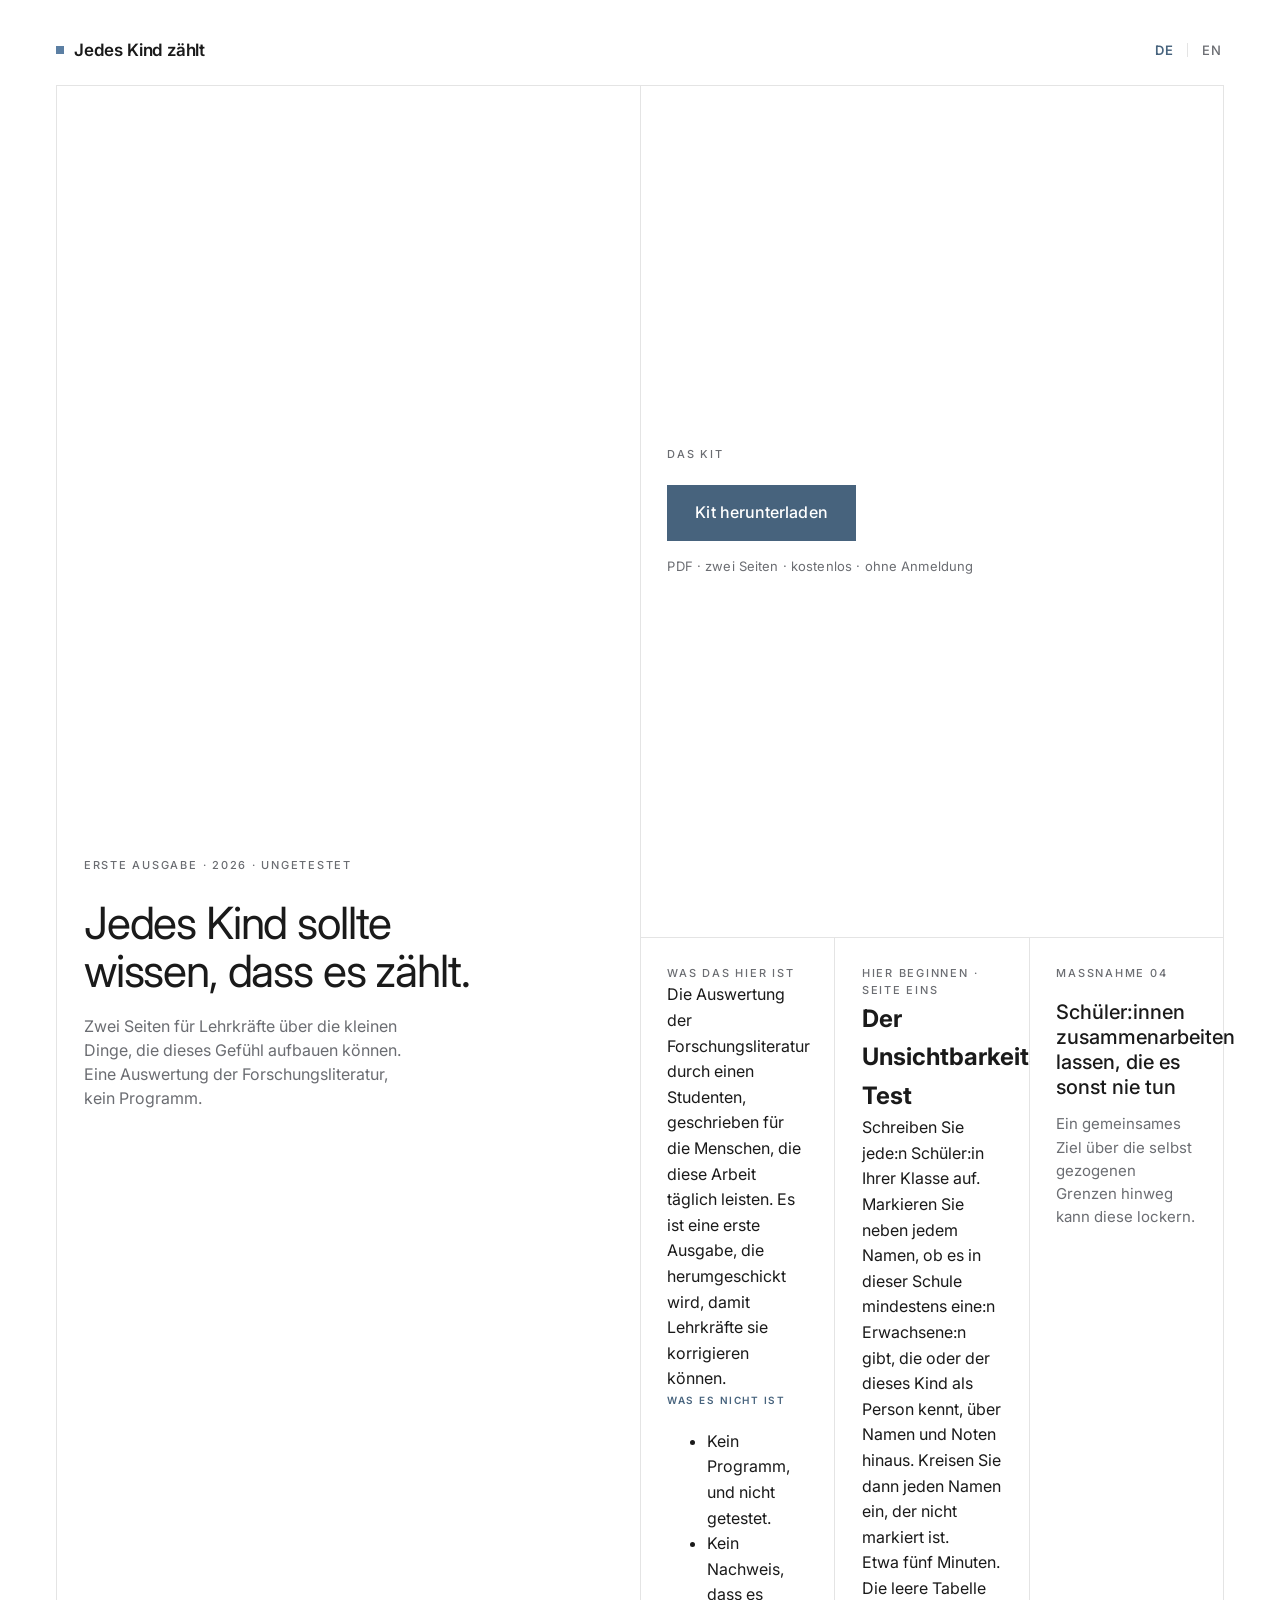
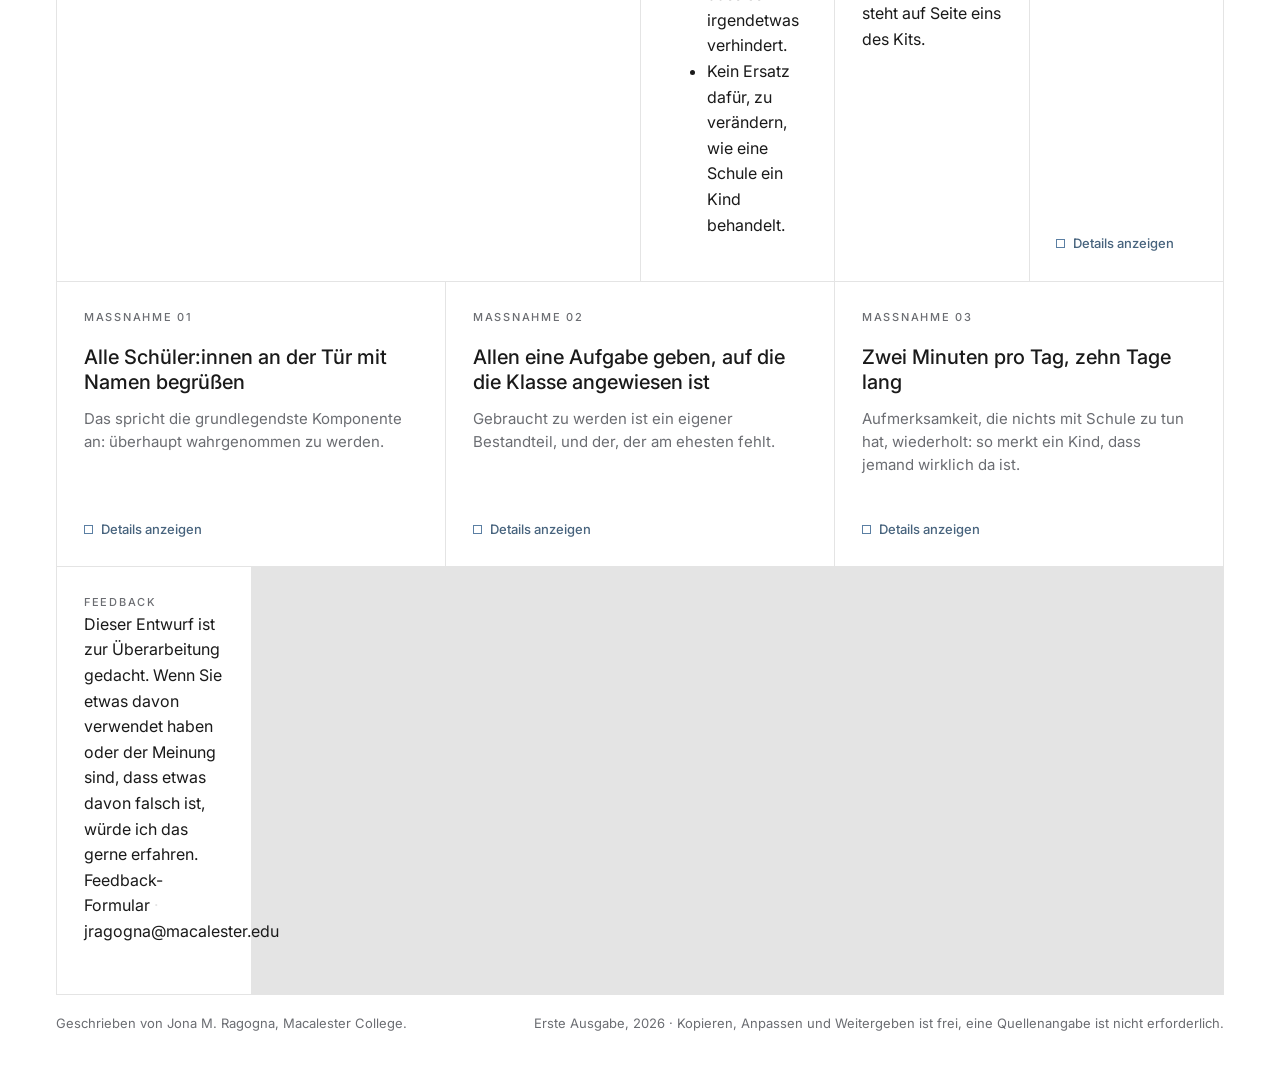
==== commit f18193be: "Update meta descriptions and section labels in index.html" ====
--- a/index.html
+++ b/index.html
@@ -5,12 +5,11 @@
 <meta name="viewport" content="width=device-width, initial-scale=1">
 
 <title>Jedes Kind zählt — eine freie Ressource für Lehrkräfte</title>
-<meta name="description" content="Eine Handvoll alltäglicher Gewohnheiten, mit denen Lehrkräfte Kindern das Gefühl geben, dass sie zählen. Kostenlos, zweisprachig, ohne Anmeldung.">
+<meta name="description" content="Eine erste Ausgabe zur Begutachtung: die Auswertung der Forschungsliteratur durch einen Studenten, darüber was Erwachsene in Schulen tun können, damit Kinder sich gesehen fühlen. Kostenlos, zweisprachig, ohne Anmeldung.">
 
 <meta property="og:type" content="website">
 <meta property="og:title" content="Jedes Kind zählt">
-<meta property="og:description" content="Eine Handvoll alltäglicher Gewohnheiten, mit denen Lehrkräfte Kindern das Gefühl geben, dass sie zählen. Kostenlos und frei nutzbar.">
-<meta property="og:url" content="https://jonaragogna.com">
+<meta property="og:description" content="Eine erste Ausgabe zur Begutachtung. Kostenlos und frei nutzbar.">
 <meta name="twitter:card" content="summary">
 
 <link rel="icon" href="data:image/svg+xml,<svg xmlns='http://www.w3.org/2000/svg' viewBox='0 0 32 32'><rect width='32' height='32' fill='%23ffffff'/><rect x='10' y='10' width='12' height='12' fill='%235b7fa3'/></svg>">
@@ -42,112 +41,156 @@
 
   <main class="bento" id="kit">
 
-    <!-- 1. Hero -->
+    <!-- 1. Hero ------------------------------------------------------------->
     <section class="tile tile--hero" aria-labelledby="hero-title">
-      <p class="label" data-en="AN OPEN RESOURCE FOR EDUCATORS" data-de="EINE FREIE RESSOURCE FÜR LEHRKRÄFTE">EINE FREIE RESSOURCE FÜR LEHRKRÄFTE</p>
+      <p class="label" data-en="FIRST EDITION · 2026 · UNTESTED" data-de="ERSTE AUSGABE · 2026 · UNGETESTET">ERSTE AUSGABE · 2026 · UNGETESTET</p>
       <h1 class="hero-title" id="hero-title" data-en="Every child should know they matter." data-de="Jedes Kind sollte wissen, dass es zählt.">Jedes Kind sollte wissen, dass es zählt.</h1>
-      <p class="hero-sub" data-en="A handful of everyday habits that build that feeling. No extra time, no budget." data-de="Eine Handvoll alltäglicher Gewohnheiten, die genau dieses Gefühl schaffen. Ohne zusätzliche Zeit, ohne Budget.">Eine Handvoll alltäglicher Gewohnheiten, die genau dieses Gefühl schaffen. Ohne zusätzliche Zeit, ohne Budget.</p>
-    </section>
-
-    <!-- 2. Download -->
+      <p class="hero-sub" data-en="Two pages for teachers on the small things that might build that feeling. A reading of the research literature, not a programme." data-de="Zwei Seiten für Lehrkräfte über die kleinen Dinge, die dieses Gefühl aufbauen können. Eine Auswertung der Forschungsliteratur, kein Programm.">Zwei Seiten für Lehrkräfte über die kleinen Dinge, die dieses Gefühl aufbauen können. Eine Auswertung der Forschungsliteratur, kein Programm.</p>
+    </section>
+
+    <!-- 2. Download --------------------------------------------------------->
     <section class="tile tile--cta" aria-labelledby="cta-label">
       <p class="label" id="cta-label" data-en="THE KIT" data-de="DAS KIT">DAS KIT</p>
       <a class="btn"
-         href="mattering-kit-de.pdf"
+         href="files/mattering-kit-de.pdf"
          download
-         data-de-href="mattering-kit-de.pdf"
-         data-en-href="mattering-kit-en.pdf"
+         data-de-href="files/mattering-kit-de.pdf"
+         data-en-href="files/mattering-kit-en.pdf"
          data-en="Download the kit"
          data-de="Kit herunterladen">Kit herunterladen</a>
-      <p class="cta-note" data-en="PDF · free · no sign-up" data-de="PDF · kostenlos · ohne Anmeldung">PDF · kostenlos · ohne Anmeldung</p>
-    </section>
-
-    <!-- 3. Evidence -->
-    <section class="tile tile--evidence" aria-labelledby="ev-label">
-      <p class="label" id="ev-label" data-en="WHERE IT COMES FROM" data-de="WORAUF ES BERUHT">WORAUF ES BERUHT</p>
-      <p class="evidence-body" data-en="Built on a study of 700 people on how exclusion affects our sense of meaning, shaped by interviews with teachers, and reviewed by practitioners in prevention work." data-de="Basiert auf einer Studie mit 700 Personen dazu, wie Ausgrenzung das Sinnerleben beeinflusst, entstanden aus Interviews mit Lehrkräften und geprüft von Fachleuten aus der Präventionsarbeit.">Basiert auf einer Studie mit 700 Personen dazu, wie Ausgrenzung das Sinnerleben beeinflusst, entstanden aus Interviews mit Lehrkräften und geprüft von Fachleuten aus der Präventionsarbeit.</p>
-    </section>
-
-    <!-- 4. Habit one -->
+      <p class="cta-note" data-en="PDF · two pages · free · no sign-up" data-de="PDF · zwei Seiten · kostenlos · ohne Anmeldung">PDF · zwei Seiten · kostenlos · ohne Anmeldung</p>
+    </section>
+
+    <!-- 3. Honest frame ----------------------------------------------------->
+    <section class="tile tile--frame" aria-labelledby="frame-label">
+      <p class="label" id="frame-label" data-en="WHAT THIS IS" data-de="WAS DAS HIER IST">WAS DAS HIER IST</p>
+
+      <p class="frame-body" data-en="One student's reading of the research literature, written for the people who do this work every day. It is a first edition, circulated so that teachers can correct it." data-de="Die Auswertung der Forschungsliteratur durch einen Studenten, geschrieben für die Menschen, die diese Arbeit täglich leisten. Es ist eine erste Ausgabe, die herumgeschickt wird, damit Lehrkräfte sie korrigieren können.">Die Auswertung der Forschungsliteratur durch einen Studenten, geschrieben für die Menschen, die diese Arbeit täglich leisten. Es ist eine erste Ausgabe, die herumgeschickt wird, damit Lehrkräfte sie korrigieren können.</p>
+
+      <p class="sublabel" data-en="WHAT IT IS NOT" data-de="WAS ES NICHT IST">WAS ES NICHT IST</p>
+      <ul class="notlist">
+        <li data-en="Not a programme, and not tested." data-de="Kein Programm, und nicht getestet.">Kein Programm, und nicht getestet.</li>
+        <li data-en="Not shown to prevent anything." data-de="Kein Nachweis, dass es irgendetwas verhindert.">Kein Nachweis, dass es irgendetwas verhindert.</li>
+        <li data-en="Not a substitute for changing how a school treats a child." data-de="Kein Ersatz dafür, zu verändern, wie eine Schule ein Kind behandelt.">Kein Ersatz dafür, zu verändern, wie eine Schule ein Kind behandelt.</li>
+      </ul>
+    </section>
+
+    <!-- 4. The audit -------------------------------------------------------->
+    <section class="tile tile--audit" aria-labelledby="audit-title">
+      <p class="label" data-en="START HERE · PAGE ONE" data-de="HIER BEGINNEN · SEITE EINS">HIER BEGINNEN · SEITE EINS</p>
+      <h2 class="audit-title" id="audit-title" data-en="The invisibility audit" data-de="Der Unsichtbarkeits-Test">Der Unsichtbarkeits-Test</h2>
+      <p class="audit-body" data-en="Write down every student in your class. Next to each name, mark whether at least one adult in the school knows that child as a person, beyond their name and their grades. Then circle every name without a mark." data-de="Schreiben Sie jede:n Schüler:in Ihrer Klasse auf. Markieren Sie neben jedem Namen, ob es in dieser Schule mindestens eine:n Erwachsene:n gibt, die oder der dieses Kind als Person kennt, über Namen und Noten hinaus. Kreisen Sie dann jeden Namen ein, der nicht markiert ist.">Schreiben Sie jede:n Schüler:in Ihrer Klasse auf. Markieren Sie neben jedem Namen, ob es in dieser Schule mindestens eine:n Erwachsene:n gibt, die oder der dieses Kind als Person kennt, über Namen und Noten hinaus. Kreisen Sie dann jeden Namen ein, der nicht markiert ist.</p>
+      <p class="audit-meta" data-en="About five minutes. The blank table is on page one of the kit." data-de="Etwa fünf Minuten. Die leere Tabelle steht auf Seite eins des Kits.">Etwa fünf Minuten. Die leere Tabelle steht auf Seite eins des Kits.</p>
+    </section>
+
+    <!-- 5. Practice one ----------------------------------------------------->
     <article class="tile tile--habit" id="habit-1">
-      <p class="label" data-en="HABIT 01" data-de="GEWOHNHEIT 01">GEWOHNHEIT 01</p>
+      <p class="label" data-en="PRACTICE 01" data-de="MASSNAHME 01">MASSNAHME 01</p>
       <h2 class="habit-title">
         <button type="button" class="habit-toggle" aria-expanded="true" aria-controls="detail-1"
-                data-en="Give every child a small job" data-de="Jedem Kind eine kleine Aufgabe geben">Jedem Kind eine kleine Aufgabe geben</button>
-      </h2>
-      <p class="habit-why" data-en="A child feels they matter when they know someone needs them." data-de="Ein Kind spürt, dass es zählt, wenn es weiß, dass jemand es braucht.">Ein Kind spürt, dass es zählt, wenn es weiß, dass jemand es braucht.</p>
+                data-en="Greet every student by name at the door" data-de="Alle Schüler:innen an der Tür mit Namen begrüßen">Alle Schüler:innen an der Tür mit Namen begrüßen</button>
+      </h2>
+      <p class="habit-why" data-en="It targets the most basic component of mattering, which is being noticed at all." data-de="Das spricht die grundlegendste Komponente an: überhaupt wahrgenommen zu werden.">Das spricht die grundlegendste Komponente an: überhaupt wahrgenommen zu werden.</p>
 
       <div class="habit-detail" id="detail-1">
-        <p class="sublabel" data-en="THE RESEARCH" data-de="DIE FORSCHUNG">DIE FORSCHUNG</p>
-        <p class="detail-body" data-en="Feeling depended upon is one of the most direct routes to a sense of significance." data-de="Gebraucht zu werden ist einer der direktesten Wege zu einem Gefühl von Bedeutsamkeit.">Gebraucht zu werden ist einer der direktesten Wege zu einem Gefühl von Bedeutsamkeit.</p>
-        <p class="sublabel" data-en="IN THE CLASSROOM" data-de="IM KLASSENZIMMER">IM KLASSENZIMMER</p>
-        <p class="detail-body" data-en="Rotate the daily jobs. One waters the plants, one hands out sheets, one holds the door." data-de="Aufgaben täglich wechseln. Eines gießt die Pflanzen, eines teilt Blätter aus, eines hält die Tür.">Aufgaben täglich wechseln. Eines gießt die Pflanzen, eines teilt Blätter aus, eines hält die Tür.</p>
-      </div>
-
-      <p class="hint" aria-hidden="true">
-        <span class="hint-sign"></span>
-        <span class="hint-open" data-en="Show details" data-de="Details anzeigen">Details anzeigen</span>
-        <span class="hint-close" data-en="Hide details" data-de="Details ausblenden">Details ausblenden</span>
-      </p>
-    </article>
-
-    <!-- 5. Habit two -->
+        <p class="sublabel" data-en="IN THE CLASSROOM" data-de="IM KLASSENZIMMER">IM KLASSENZIMMER</p>
+        <p class="detail-body" data-en="Stand at the entrance and greet each student individually as they come in. Keep a seating list nearby until the names stick." data-de="Stellen Sie sich an den Eingang und begrüßen Sie alle einzeln. Halten Sie eine Sitzliste bereit, bis die Namen sitzen.">Stellen Sie sich an den Eingang und begrüßen Sie alle einzeln. Halten Sie eine Sitzliste bereit, bis die Namen sitzen.</p>
+        <p class="sublabel" data-en="HOW STRONG THE EVIDENCE IS" data-de="WIE BELASTBAR DIE BELEGE SIND">WIE BELASTBAR DIE BELEGE SIND</p>
+        <p class="detail-body detail-body--evidence" data-en="Limited but positive. A small classroom trial reported more engagement and less disruption. It costs almost nothing to try." data-de="Begrenzt, aber positiv. Eine kleine Studie im Klassenzimmer berichtete von mehr Beteiligung und weniger Störungen. Der Versuch kostet fast nichts.">Begrenzt, aber positiv. Eine kleine Studie im Klassenzimmer berichtete von mehr Beteiligung und weniger Störungen. Der Versuch kostet fast nichts.</p>
+      </div>
+
+      <p class="hint" aria-hidden="true">
+        <span class="hint-sign"></span>
+        <span class="hint-open" data-en="Show details" data-de="Details anzeigen">Details anzeigen</span>
+        <span class="hint-close" data-en="Hide details" data-de="Details ausblenden">Details ausblenden</span>
+      </p>
+    </article>
+
+    <!-- 6. Practice two ----------------------------------------------------->
     <article class="tile tile--habit" id="habit-2">
-      <p class="label" data-en="HABIT 02" data-de="GEWOHNHEIT 02">GEWOHNHEIT 02</p>
+      <p class="label" data-en="PRACTICE 02" data-de="MASSNAHME 02">MASSNAHME 02</p>
       <h2 class="habit-title">
         <button type="button" class="habit-toggle" aria-expanded="true" aria-controls="detail-2"
-                data-en="Mix the children who never work together" data-de="Kinder mischen, die nie zusammenarbeiten">Kinder mischen, die nie zusammenarbeiten</button>
-      </h2>
-      <p class="habit-why" data-en="Belonging grows when a child helps someone outside their own circle." data-de="Zugehörigkeit wächst, wenn ein Kind jemandem außerhalb des eigenen Kreises hilft.">Zugehörigkeit wächst, wenn ein Kind jemandem außerhalb des eigenen Kreises hilft.</p>
+                data-en="Give every student something the class depends on" data-de="Allen eine Aufgabe geben, auf die die Klasse angewiesen ist">Allen eine Aufgabe geben, auf die die Klasse angewiesen ist</button>
+      </h2>
+      <p class="habit-why" data-en="Being needed is a separate part of mattering, and the one most likely to be missing." data-de="Gebraucht zu werden ist ein eigener Bestandteil, und der, der am ehesten fehlt.">Gebraucht zu werden ist ein eigener Bestandteil, und der, der am ehesten fehlt.</p>
 
       <div class="habit-detail" id="detail-2">
-        <p class="sublabel" data-en="THE RESEARCH" data-de="DIE FORSCHUNG">DIE FORSCHUNG</p>
-        <p class="detail-body" data-en="A shared goal across group lines reduces division and builds connection." data-de="Ein gemeinsames Ziel über Gruppengrenzen hinweg baut Trennungen ab und schafft Verbindung.">Ein gemeinsames Ziel über Gruppengrenzen hinweg baut Trennungen ab und schafft Verbindung.</p>
-        <p class="sublabel" data-en="IN THE CLASSROOM" data-de="IM KLASSENZIMMER">IM KLASSENZIMMER</p>
-        <p class="detail-body" data-en="Build the next teams yourself. Give them one goal they can only reach together." data-de="Bilden Sie die nächsten Teams selbst. Geben Sie ihnen ein Ziel, das sie nur gemeinsam erreichen.">Bilden Sie die nächsten Teams selbst. Geben Sie ihnen ein Ziel, das sie nur gemeinsam erreichen.</p>
-      </div>
-
-      <p class="hint" aria-hidden="true">
-        <span class="hint-sign"></span>
-        <span class="hint-open" data-en="Show details" data-de="Details anzeigen">Details anzeigen</span>
-        <span class="hint-close" data-en="Hide details" data-de="Details ausblenden">Details ausblenden</span>
-      </p>
-    </article>
-
-    <!-- 6. Habit three -->
+        <p class="sublabel" data-en="IN THE CLASSROOM" data-de="IM KLASSENZIMMER">IM KLASSENZIMMER</p>
+        <p class="detail-body" data-en="A real task, assigned daily or weekly, that someone would notice if it went undone. Rotate them so nobody is left out." data-de="Eine echte Aufgabe, täglich oder wöchentlich vergeben, deren Nicht-Erledigung jemandem auffallen würde. Wechseln Sie sie, damit niemand übrig bleibt.">Eine echte Aufgabe, täglich oder wöchentlich vergeben, deren Nicht-Erledigung jemandem auffallen würde. Wechseln Sie sie, damit niemand übrig bleibt.</p>
+        <p class="sublabel" data-en="HOW STRONG THE EVIDENCE IS" data-de="WIE BELASTBAR DIE BELEGE SIND">WIE BELASTBAR DIE BELEGE SIND</p>
+        <p class="detail-body detail-body--evidence" data-en="Thin. The reasoning comes from how mattering is structured, not from trials of this practice." data-de="Dünn. Die Begründung kommt daraus, wie das Gefühl, wichtig zu sein, aufgebaut ist, nicht aus Studien zu dieser Maßnahme.">Dünn. Die Begründung kommt daraus, wie das Gefühl, wichtig zu sein, aufgebaut ist, nicht aus Studien zu dieser Maßnahme.</p>
+      </div>
+
+      <p class="hint" aria-hidden="true">
+        <span class="hint-sign"></span>
+        <span class="hint-open" data-en="Show details" data-de="Details anzeigen">Details anzeigen</span>
+        <span class="hint-close" data-en="Hide details" data-de="Details ausblenden">Details ausblenden</span>
+      </p>
+    </article>
+
+    <!-- 7. Practice three --------------------------------------------------->
     <article class="tile tile--habit" id="habit-3">
-      <p class="label" data-en="HABIT 03" data-de="GEWOHNHEIT 03">GEWOHNHEIT 03</p>
+      <p class="label" data-en="PRACTICE 03" data-de="MASSNAHME 03">MASSNAHME 03</p>
       <h2 class="habit-title">
         <button type="button" class="habit-toggle" aria-expanded="true" aria-controls="detail-3"
-                data-en="Greet every student by name" data-de="Jeden Schüler mit Namen begrüßen">Jeden Schüler mit Namen begrüßen</button>
-      </h2>
-      <p class="habit-why" data-en="Being seen is the smallest form of mattering, and the easiest to give." data-de="Gesehen zu werden ist die kleinste Form von Zählen und die einfachste.">Gesehen zu werden ist die kleinste Form von Zählen und die einfachste.</p>
+                data-en="Two minutes a day for ten days" data-de="Zwei Minuten pro Tag, zehn Tage lang">Zwei Minuten pro Tag, zehn Tage lang</button>
+      </h2>
+      <p class="habit-why" data-en="Attention that is not about school, repeated, is how a child learns an adult is actually there." data-de="Aufmerksamkeit, die nichts mit Schule zu tun hat, wiederholt: so merkt ein Kind, dass jemand wirklich da ist.">Aufmerksamkeit, die nichts mit Schule zu tun hat, wiederholt: so merkt ein Kind, dass jemand wirklich da ist.</p>
 
       <div class="habit-detail" id="detail-3">
-        <p class="sublabel" data-en="THE RESEARCH" data-de="DIE FORSCHUNG">DIE FORSCHUNG</p>
-        <p class="detail-body" data-en="Small, personal acknowledgement from a teacher shapes how included a child feels." data-de="Kleine, persönliche Zuwendung einer Lehrkraft beeinflusst, wie zugehörig sich ein Kind fühlt.">Kleine, persönliche Zuwendung einer Lehrkraft beeinflusst, wie zugehörig sich ein Kind fühlt.</p>
-        <p class="sublabel" data-en="IN THE CLASSROOM" data-de="IM KLASSENZIMMER">IM KLASSENZIMMER</p>
-        <p class="detail-body" data-en="Stand at the door and say each name. Keep a seating list nearby until they stick." data-de="Stehen Sie an der Tür und sagen Sie jeden Namen. Halten Sie eine Sitzliste bereit, bis sie sitzen.">Stehen Sie an der Tür und sagen Sie jeden Namen. Halten Sie eine Sitzliste bereit, bis sie sitzen.</p>
-      </div>
-
-      <p class="hint" aria-hidden="true">
-        <span class="hint-sign"></span>
-        <span class="hint-open" data-en="Show details" data-de="Details anzeigen">Details anzeigen</span>
-        <span class="hint-close" data-en="Hide details" data-de="Details ausblenden">Details ausblenden</span>
-      </p>
-    </article>
+        <p class="sublabel" data-en="IN THE CLASSROOM" data-de="IM KLASSENZIMMER">IM KLASSENZIMMER</p>
+        <p class="detail-body" data-en="Pick the student you find hardest to reach. Two minutes a day, about anything other than school, for ten consecutive days." data-de="Wählen Sie die:den Schüler:in aus, die oder den Sie am schwersten erreichen. Zwei Minuten am Tag, über alles außer der Schule, zehn Tage in Folge.">Wählen Sie die:den Schüler:in aus, die oder den Sie am schwersten erreichen. Zwei Minuten am Tag, über alles außer der Schule, zehn Tage in Folge.</p>
+        <p class="sublabel" data-en="HOW STRONG THE EVIDENCE IS" data-de="WIE BELASTBAR DIE BELEGE SIND">WIE BELASTBAR DIE BELEGE SIND</p>
+        <p class="detail-body detail-body--evidence" data-en="Weak. Widely used by teachers and often reported as effective, but the formal evidence is limited." data-de="Schwach. Wird von Lehrkräften häufig angewendet und als wirksam beschrieben, aber die formale Evidenz ist begrenzt.">Schwach. Wird von Lehrkräften häufig angewendet und als wirksam beschrieben, aber die formale Evidenz ist begrenzt.</p>
+      </div>
+
+      <p class="hint" aria-hidden="true">
+        <span class="hint-sign"></span>
+        <span class="hint-open" data-en="Show details" data-de="Details anzeigen">Details anzeigen</span>
+        <span class="hint-close" data-en="Hide details" data-de="Details ausblenden">Details ausblenden</span>
+      </p>
+    </article>
+
+    <!-- 8. Practice four ---------------------------------------------------->
+    <article class="tile tile--habit" id="habit-4">
+      <p class="label" data-en="PRACTICE 04" data-de="MASSNAHME 04">MASSNAHME 04</p>
+      <h2 class="habit-title">
+        <button type="button" class="habit-toggle" aria-expanded="true" aria-controls="detail-4"
+                data-en="Pair students who never work together" data-de="Schüler:innen zusammenarbeiten lassen, die es sonst nie tun">Schüler:innen zusammenarbeiten lassen, die es sonst nie tun</button>
+      </h2>
+      <p class="habit-why" data-en="A shared goal across the lines a class has already drawn can loosen them." data-de="Ein gemeinsames Ziel über die selbst gezogenen Grenzen hinweg kann diese lockern.">Ein gemeinsames Ziel über die selbst gezogenen Grenzen hinweg kann diese lockern.</p>
+
+      <div class="habit-detail" id="detail-4">
+        <p class="sublabel" data-en="IN THE CLASSROOM" data-de="IM KLASSENZIMMER">IM KLASSENZIMMER</p>
+        <p class="detail-body" data-en="Build the teams yourself rather than letting them form. Give them one goal they can only reach together." data-de="Bilden Sie die Teams selbst, statt sie sich bilden zu lassen. Geben Sie ihnen ein Ziel, das sie nur gemeinsam erreichen.">Bilden Sie die Teams selbst, statt sie sich bilden zu lassen. Geben Sie ihnen ein Ziel, das sie nur gemeinsam erreichen.</p>
+        <p class="sublabel" data-en="HOW STRONG THE EVIDENCE IS" data-de="WIE BELASTBAR DIE BELEGE SIND">WIE BELASTBAR DIE BELEGE SIND</p>
+        <p class="detail-body detail-body--evidence" data-en="Moderate, and conditional. Research on intergroup contact and cooperative learning supports it, but only where the conditions are right: real cooperation rather than proximity, equal status, and visible support from the adult. Done badly it can entrench what it was meant to loosen." data-de="Mittel, und an Bedingungen geknüpft. Forschung zu Intergruppenkontakt und kooperativem Lernen stützt das, aber nur unter den richtigen Bedingungen: echte Zusammenarbeit statt bloßer Nähe, gleicher Status und sichtbare Unterstützung durch die Lehrkraft. Schlecht gemacht kann es verfestigen, was es lösen sollte.">Mittel, und an Bedingungen geknüpft. Forschung zu Intergruppenkontakt und kooperativem Lernen stützt das, aber nur unter den richtigen Bedingungen: echte Zusammenarbeit statt bloßer Nähe, gleicher Status und sichtbare Unterstützung durch die Lehrkraft. Schlecht gemacht kann es verfestigen, was es lösen sollte.</p>
+      </div>
+
+      <p class="hint" aria-hidden="true">
+        <span class="hint-sign"></span>
+        <span class="hint-open" data-en="Show details" data-de="Details anzeigen">Details anzeigen</span>
+        <span class="hint-close" data-en="Hide details" data-de="Details ausblenden">Details ausblenden</span>
+      </p>
+    </article>
+
+    <!-- 9. Feedback --------------------------------------------------------->
+    <section class="tile tile--feedback" aria-labelledby="fb-label">
+      <p class="label" id="fb-label" data-en="FEEDBACK" data-de="FEEDBACK">FEEDBACK</p>
+      <p class="feedback-body" data-en="This draft exists to be corrected. If you have used any of it, or think any of it is wrong, I would like to hear that." data-de="Dieser Entwurf ist zur Überarbeitung gedacht. Wenn Sie etwas davon verwendet haben oder der Meinung sind, dass etwas davon falsch ist, würde ich das gerne erfahren.">Dieser Entwurf ist zur Überarbeitung gedacht. Wenn Sie etwas davon verwendet haben oder der Meinung sind, dass etwas davon falsch ist, würde ich das gerne erfahren.</p>
+      <p class="feedback-links">
+        <a href="https://forms.gle/pTc8Ft1NJwfqXu81A" data-en="Feedback form" data-de="Feedback-Formular">Feedback-Formular</a>
+        <span class="dot" aria-hidden="true">·</span>
+        <a href="mailto:jragogna@macalester.edu">jragogna@macalester.edu</a>
+      </p>
+    </section>
 
   </main>
 
   <footer class="colophon">
-    <p class="colophon-who" data-en="An independent research project by Jona M. Ragogna." data-de="Ein unabhängiges Forschungsprojekt von Jona M. Ragogna.">Ein unabhängiges Forschungsprojekt von Jona M. Ragogna.</p>
-    <p class="colophon-meta">
-      <a href="https://creativecommons.org/licenses/by-sa/4.0/deed.de" rel="license noopener" target="_blank">CC BY-SA 4.0</a>
-      <span class="dot" aria-hidden="true">·</span>
-      <a href="https://jonaragogna.com">jonaragogna.com</a>
-      <span class="dot" aria-hidden="true">·</span>
-      <span>© 2026</span>
-    </p>
+    <p class="colophon-who" data-en="Written by Jona M. Ragogna, Macalester College." data-de="Geschrieben von Jona M. Ragogna, Macalester College.">Geschrieben von Jona M. Ragogna, Macalester College.</p>
+    <p class="colophon-meta" data-en="First edition, 2026 · Free to copy, adapt and share, with no need for attribution." data-de="Erste Ausgabe, 2026 · Kopieren, Anpassen und Weitergeben ist frei, eine Quellenangabe ist nicht erforderlich.">Erste Ausgabe, 2026 · Kopieren, Anpassen und Weitergeben ist frei, eine Quellenangabe ist nicht erforderlich.</p>
   </footer>
 
 </div>
@@ -193,7 +236,7 @@
     });
   });
 
-  // Compartments start open in the markup so the page still works without
+  // Panels start open in the markup so the page still works without
   // JavaScript. Collapse them here, once we know scripting is available.
   toggles.forEach(function (btn) {
     var panel = document.getElementById(btn.getAttribute('aria-controls'));
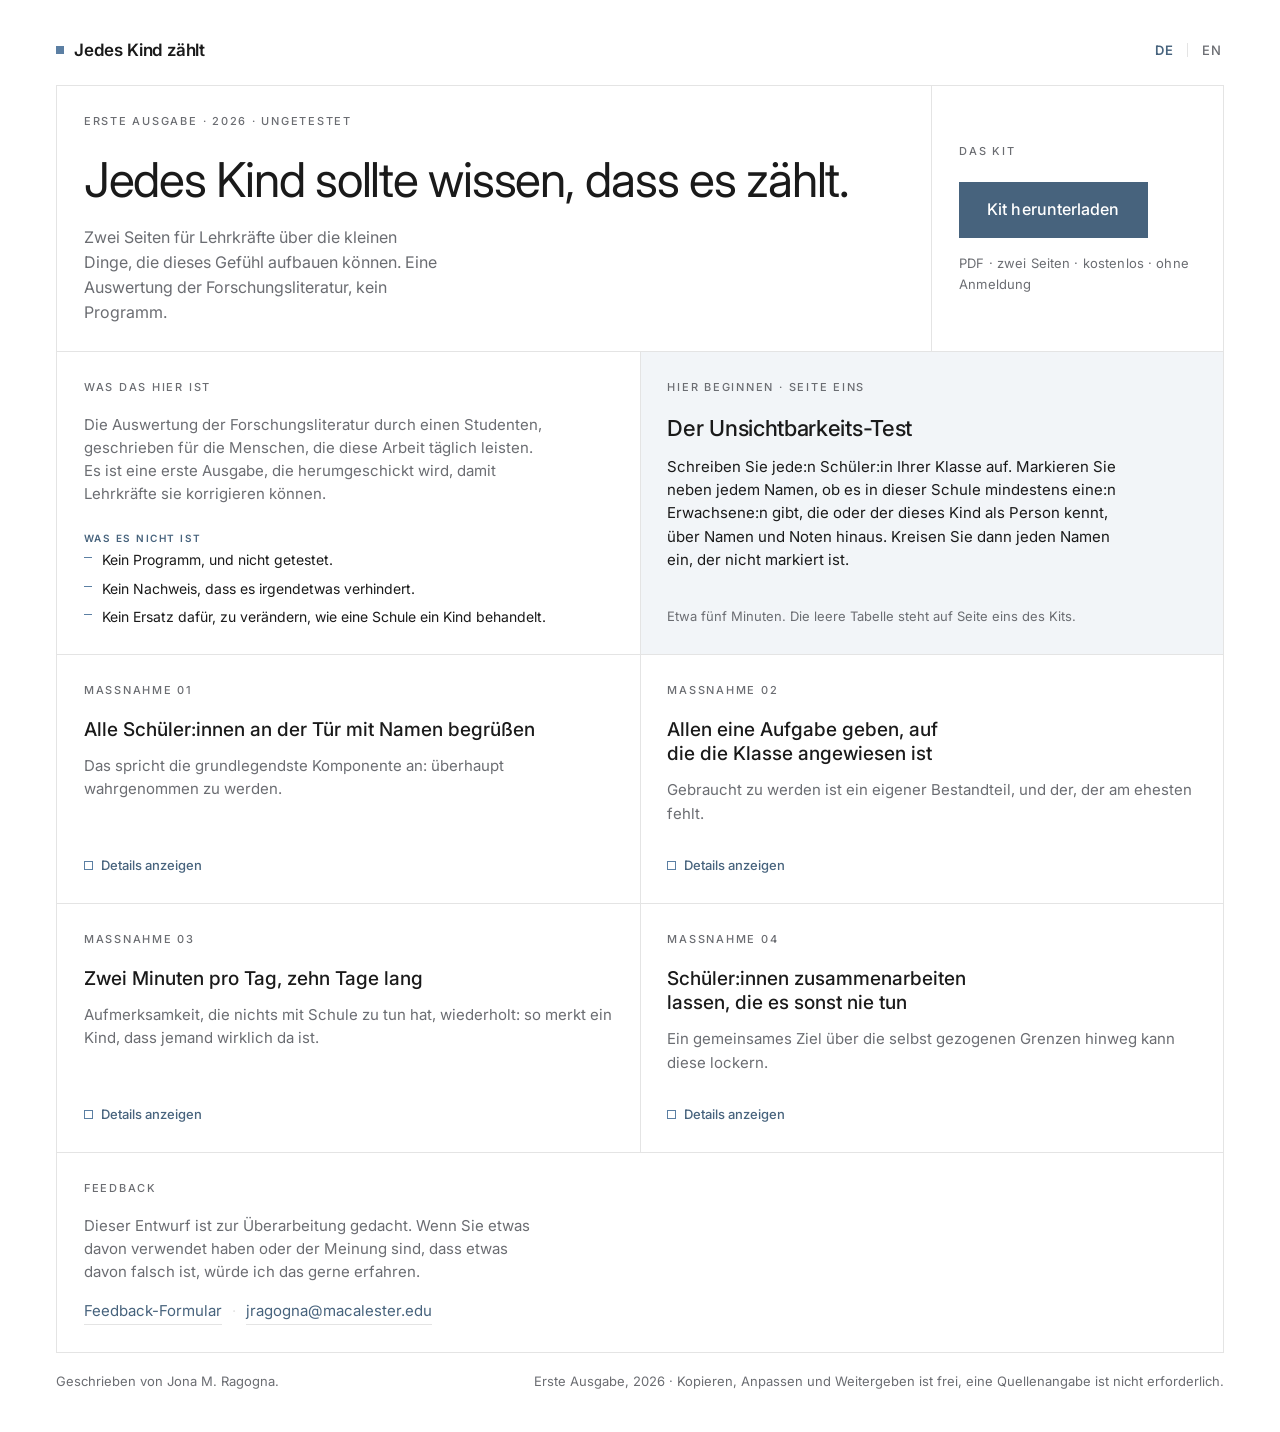
==== commit 9c9d3347: "Update footer author information in index.html" ====
--- a/index.html
+++ b/index.html
@@ -189,7 +189,7 @@
   </main>
 
   <footer class="colophon">
-    <p class="colophon-who" data-en="Written by Jona M. Ragogna, Macalester College." data-de="Geschrieben von Jona M. Ragogna, Macalester College.">Geschrieben von Jona M. Ragogna, Macalester College.</p>
+    <p class="colophon-who" data-en="Written by Jona M. Ragogna." data-de="Geschrieben von Jona M. Ragogna.">Geschrieben von Jona M. Ragogna.</p>
     <p class="colophon-meta" data-en="First edition, 2026 · Free to copy, adapt and share, with no need for attribution." data-de="Erste Ausgabe, 2026 · Kopieren, Anpassen und Weitergeben ist frei, eine Quellenangabe ist nicht erforderlich.">Erste Ausgabe, 2026 · Kopieren, Anpassen und Weitergeben ist frei, eine Quellenangabe ist nicht erforderlich.</p>
   </footer>
 
--- a/style.css
+++ b/style.css
@@ -6,7 +6,8 @@
 /* ---------- Reset ---------- */
 *, *::before, *::after { box-sizing: border-box; }
 html, body { margin: 0; padding: 0; }
-h1, h2, p { margin: 0; }
+h1, h2, p, ul { margin: 0; }
+ul { padding: 0; list-style: none; }
 a { color: inherit; text-decoration: none; }
 button {
   font: inherit;
@@ -26,12 +27,12 @@
   --hairline:   #e4e4e4;
   --tint:       #f6f7f8;   /* hover surface */
 
-  --blue:       #5b7fa3;   /* marks, borders, non-text only */
+  --blue:       #5b7fa3;   /* marks and borders, non-text only */
   --blue-text:  #47637d;   /* 6.27:1 on white — all blue text */
   --blue-dark:  #354c61;   /* button hover */
+  --blue-wash:  #f2f5f8;   /* the one filled surface */
 
   --pad:        clamp(1.5rem, 2.1vw, 2.125rem);
-  --chrome:     11.5rem;   /* masthead + colophon + page padding */
 }
 
 /* ---------- Base ---------- */
@@ -68,10 +69,7 @@
   font-size: 0.875rem;
   font-weight: 500;
 }
-.skip:focus {
-  left: 1.25rem;
-  top: 1.25rem;
-}
+.skip:focus { left: 1.25rem; top: 1.25rem; }
 
 /* ---------- Shared marks ---------- */
 .glyph {
@@ -156,10 +154,13 @@
   grid-template-areas:
     "hero"
     "cta"
-    "evidence"
+    "frame"
+    "audit"
     "habit1"
     "habit2"
-    "habit3";
+    "habit3"
+    "habit4"
+    "feedback";
 }
 
 .tile {
@@ -173,10 +174,13 @@
 
 .tile--hero     { grid-area: hero; }
 .tile--cta      { grid-area: cta; }
-.tile--evidence { grid-area: evidence; }
+.tile--frame    { grid-area: frame; }
+.tile--audit    { grid-area: audit; }
 #habit-1        { grid-area: habit1; }
 #habit-2        { grid-area: habit2; }
 #habit-3        { grid-area: habit3; }
+#habit-4        { grid-area: habit4; }
+.tile--feedback { grid-area: feedback; }
 
 /* ---------- Hero ---------- */
 .tile--hero {
@@ -193,19 +197,17 @@
   text-wrap: balance;
 }
 
-/* Size the headline against the tile it lives in, not the window.
-   The hero spans half the tray, so viewport units overshoot badly
-   on narrow laptops and push the row out of the viewport. */
+/* Size the headline against the tile it lives in, not the window. */
 @supports (font-size: 1cqi) {
-  .hero-title { font-size: clamp(1.875rem, 8.4cqi, 3rem); }
+  .hero-title { font-size: clamp(1.875rem, 7.6cqi, 3rem); }
 }
 
 .hero-sub {
   margin-top: 1.125rem;
-  max-width: 34ch;
-  font-size: clamp(1rem, 1.15vw, 1.125rem);
-  color: var(--ink-soft);
-  line-height: 1.5;
+  max-width: 40ch;
+  font-size: clamp(1rem, 1.15vw, 1.0625rem);
+  color: var(--ink-soft);
+  line-height: 1.55;
 }
 
 /* ---------- Download ---------- */
@@ -214,6 +216,8 @@
 .btn {
   display: inline-block;
   align-self: flex-start;
+  max-width: 100%;
+  text-align: center;
   margin-top: 1.375rem;
   background: var(--blue-text);
   color: var(--white);
@@ -232,18 +236,67 @@
   letter-spacing: 0.01em;
 }
 
-/* ---------- Evidence ---------- */
-.tile--evidence { justify-content: center; }
-
-.evidence-body {
+/* ---------- What this is / is not ---------- */
+.frame-body {
   margin-top: 1rem;
   font-size: 0.9375rem;
   line-height: 1.55;
   color: var(--ink-soft);
-  max-width: 58ch;
-}
-
-/* ---------- Compartments ---------- */
+  max-width: 52ch;
+}
+
+.tile--frame .sublabel { margin-top: 1.5rem; }
+
+.notlist {
+  display: flex;
+  flex-direction: column;
+  gap: 0.5rem;
+  font-size: 0.875rem;
+  line-height: 1.45;
+  color: var(--ink);
+  max-width: 52ch;
+}
+.notlist li {
+  position: relative;
+  padding-left: 1.125rem;
+}
+/* A struck square: the thing this is not. */
+.notlist li::before {
+  content: "";
+  position: absolute;
+  left: 0;
+  top: 0.5em;
+  width: 8px;
+  height: 1px;
+  background: var(--blue);
+}
+
+/* ---------- The audit ---------- */
+.tile--audit { background: var(--blue-wash); }
+
+.audit-title {
+  margin-top: 1.125rem;
+  font-size: 1.375rem;
+  font-weight: 500;
+  line-height: 1.2;
+  letter-spacing: -0.014em;
+}
+
+.audit-body {
+  margin-top: 0.875rem;
+  font-size: 0.9375rem;
+  line-height: 1.55;
+  max-width: 52ch;
+}
+
+.audit-meta {
+  margin-top: auto;
+  padding-top: 1.25rem;
+  font-size: 0.8125rem;
+  color: var(--ink-soft);
+}
+
+/* ---------- Practices ---------- */
 .tile--habit {
   min-height: 15.5rem;
   transition: background 0.18s ease;
@@ -253,14 +306,15 @@
 
 .habit-title {
   margin-top: 1.125rem;
-  font-size: 1.25rem;
-  font-weight: 500;
-  line-height: 1.25;
+  font-size: 1.1875rem;
+  font-weight: 500;
+  line-height: 1.28;
   letter-spacing: -0.012em;
+  text-wrap: balance;
 }
 
 /* The button is the real control; its pseudo-element stretches
-   the hit area across the whole compartment. */
+   the hit area across the whole tile. */
 .habit-toggle::after {
   content: "";
   position: absolute;
@@ -296,6 +350,13 @@
 }
 .detail-body + .sublabel { margin-top: 0.8125rem; }
 
+/* The honest bit, marked as its own kind of statement. */
+.detail-body--evidence {
+  border-left: 2px solid var(--hairline);
+  padding-left: 0.75rem;
+  color: var(--ink-soft);
+}
+
 .hint {
   display: flex;
   align-items: center;
@@ -307,7 +368,7 @@
   color: var(--blue-text);
 }
 
-/* A square that becomes a bar: the compartment lid. */
+/* A square that becomes a bar: the lid. */
 .hint-sign {
   position: relative;
   width: 9px;
@@ -337,6 +398,31 @@
 .is-open .hint-open  { display: none; }
 .is-open .hint-close { display: inline; }
 
+/* ---------- Feedback ---------- */
+.feedback-body {
+  margin-top: 1rem;
+  font-size: 0.9375rem;
+  line-height: 1.55;
+  color: var(--ink-soft);
+  max-width: 52ch;
+}
+
+.feedback-links {
+  display: flex;
+  flex-wrap: wrap;
+  align-items: baseline;
+  gap: 0.625rem;
+  margin-top: 1rem;
+  font-size: 0.9375rem;
+}
+.feedback-links a {
+  color: var(--blue-text);
+  border-bottom: 1px solid var(--hairline);
+  padding-bottom: 1px;
+  transition: border-color 0.15s ease;
+}
+.feedback-links a:hover { border-color: var(--blue); }
+
 /* ---------- Colophon ---------- */
 .colophon {
   display: flex;
@@ -348,88 +434,63 @@
   font-size: 0.8125rem;
   color: var(--ink-soft);
 }
-.colophon-meta {
-  display: inline-flex;
-  align-items: baseline;
-  gap: 0.625rem;
-}
-.colophon a {
-  border-bottom: 1px solid var(--hairline);
-  padding-bottom: 1px;
-  transition: color 0.15s ease, border-color 0.15s ease;
-}
-.colophon a:hover {
-  color: var(--ink);
-  border-color: var(--blue);
-}
 .dot { color: var(--hairline); }
 
 /* =========================================================
    Medium: two columns
    ========================================================= */
-@media (min-width: 30rem) {
+@media (min-width: 34rem) {
   .page { padding: 2rem 1.75rem 2.25rem; }
 
   .bento {
     grid-template-columns: 1fr 1fr;
     grid-template-areas:
       "hero     hero"
-      "cta      evidence"
-      "habit1   habit2"
-      "habit3   habit3";
+      "cta      cta"
+      "frame    frame"
+      "audit    audit"
+      "habit1   habit1"
+      "habit2   habit2"
+      "habit3   habit3"
+      "habit4   habit4"
+      "feedback feedback";
   }
 }
 
 /* =========================================================
-   Tablet: three columns, and the compartment row is intact
+   Tablet: hero and download share a row
    ========================================================= */
 @media (min-width: 48rem) {
   .page { padding: 2rem 2rem 2.25rem; }
 
   .bento {
-    grid-template-columns: repeat(3, 1fr);
+    grid-template-columns: repeat(4, 1fr);
     grid-template-areas:
-      "hero   hero     hero"
-      "cta    evidence evidence"
-      "habit1 habit2   habit3";
+      "hero     hero   cta    cta"
+      "frame    frame  audit  audit"
+      "habit1   habit1 habit2 habit2"
+      "habit3   habit3 habit4 habit4"
+      "feedback feedback feedback feedback";
   }
 }
 
 /* =========================================================
-   Large: the full tray, one viewport
-
-   Rows one and two are flexible, row three is auto. That is
-   deliberate. If all three rows were `fr`, opening a
-   compartment would make the whole tray grow by far more
-   than the revealed text, because every track inflates in
-   proportion. With row three on `auto` the compartment row
-   takes exactly the height its content needs, and the two
-   rows above give up their slack first. The tray stays put
-   and the compartments redistribute inside it.
+   Large: same tray, more air
    ========================================================= */
 @media (min-width: 64rem) {
-  .page {
-    padding: 2.25rem 2.5rem 2.5rem;
-    min-height: 100dvh;
-    display: flex;
-    flex-direction: column;
+  .page { padding: 2.25rem 2.5rem 2.5rem; }
+
+  .bento {
+    grid-auto-rows: minmax(min-content, auto);
+    grid-template-areas:
+      "hero     hero     hero     cta"
+      "frame    frame    audit    audit"
+      "habit1   habit1   habit2   habit2"
+      "habit3   habit3   habit4   habit4"
+      "feedback feedback feedback feedback";
   }
 
-  .bento {
-    flex: 1 1 auto;
-    min-height: calc(100dvh - var(--chrome));
-    grid-template-columns: repeat(6, 1fr);
-    grid-template-rows:
-      minmax(min-content, 0.95fr)
-      minmax(min-content, 0.7fr)
-      minmax(15.5rem, auto);
-    grid-template-areas:
-      "hero hero hero cta      cta      cta"
-      "hero hero hero evidence evidence evidence"
-      "habit1 habit1 habit2 habit2 habit3 habit3";
-  }
-
-  .hero-sub { max-width: 32ch; }
+  .hero-sub { max-width: 36ch; }
 }
 
 /* =========================================================
@@ -461,5 +522,6 @@
   .langswitch, .skip, .hint { display: none; }
   .bento { background: none; border: 0; gap: 0; display: block; }
   .tile { border-bottom: 1px solid #ccc; padding: 1rem 0; }
+  .tile--audit { background: none; }
   .habit-detail[hidden] { display: block !important; }
 }
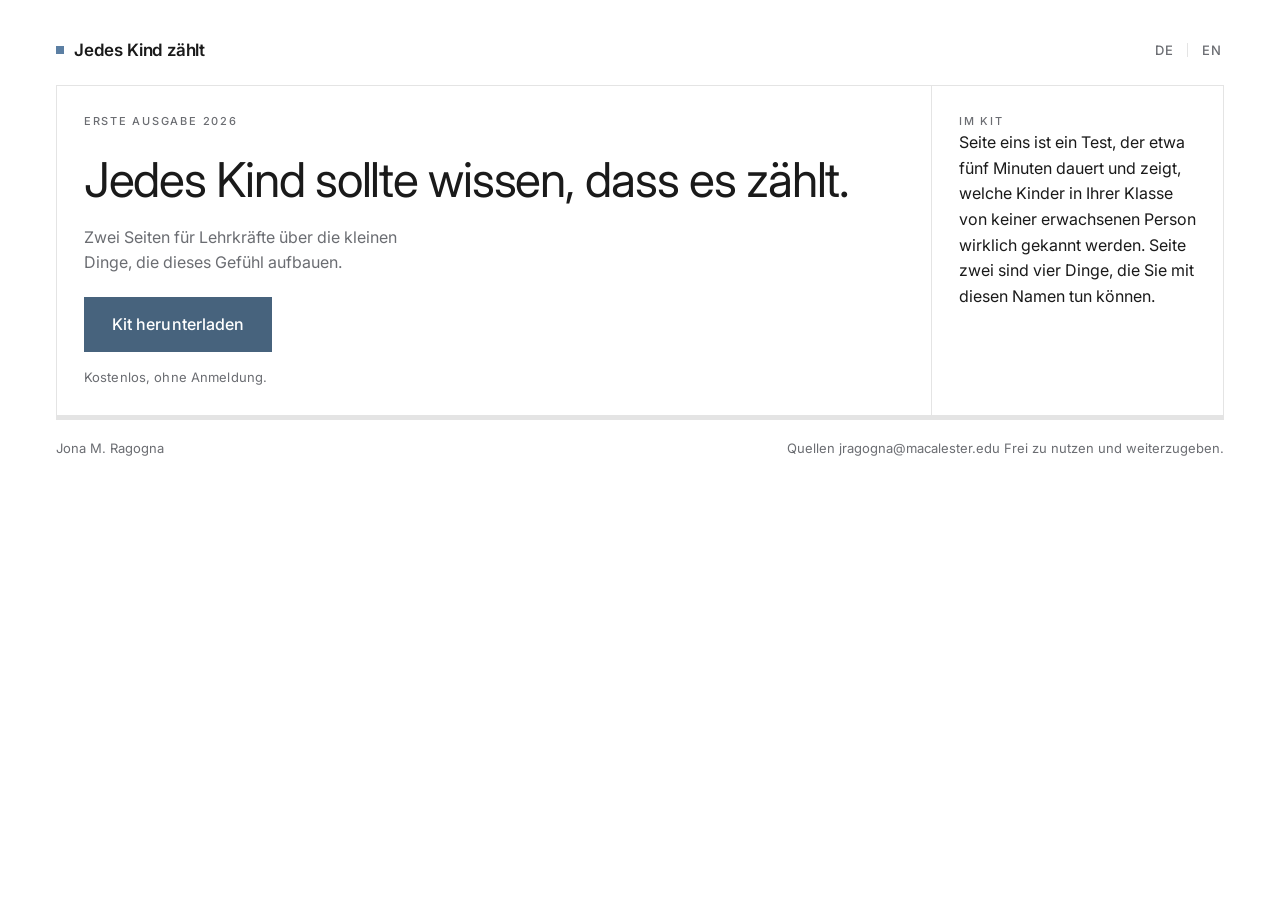
==== commit b3be3641: "Revise title and meta descriptions in index.html Updated the title and meta description for clarity " ====
--- a/index.html
+++ b/index.html
@@ -4,12 +4,12 @@
 <meta charset="UTF-8">
 <meta name="viewport" content="width=device-width, initial-scale=1">
 
-<title>Jedes Kind zählt — eine freie Ressource für Lehrkräfte</title>
-<meta name="description" content="Eine erste Ausgabe zur Begutachtung: die Auswertung der Forschungsliteratur durch einen Studenten, darüber was Erwachsene in Schulen tun können, damit Kinder sich gesehen fühlen. Kostenlos, zweisprachig, ohne Anmeldung.">
+<title>Jedes Kind zählt</title>
+<meta name="description" content="Zwei Seiten für Lehrkräfte über die kleinen Dinge, die Kindern das Gefühl geben, dass sie zählen. Kostenlos, auf Deutsch und Englisch.">
 
 <meta property="og:type" content="website">
 <meta property="og:title" content="Jedes Kind zählt">
-<meta property="og:description" content="Eine erste Ausgabe zur Begutachtung. Kostenlos und frei nutzbar.">
+<meta property="og:description" content="Zwei Seiten für Lehrkräfte. Kostenlos, auf Deutsch und Englisch.">
 <meta name="twitter:card" content="summary">
 
 <link rel="icon" href="data:image/svg+xml,<svg xmlns='http://www.w3.org/2000/svg' viewBox='0 0 32 32'><rect width='32' height='32' fill='%23ffffff'/><rect x='10' y='10' width='12' height='12' fill='%235b7fa3'/></svg>">
@@ -22,15 +22,13 @@
 </head>
 <body>
 
-<a class="skip" href="#kit" data-en="Skip to the kit" data-de="Direkt zum Kit">Direkt zum Kit</a>
-
 <div class="page">
 
   <header class="masthead">
-    <div class="wordmark">
+    <a class="wordmark" href="index.html">
       <span class="glyph" aria-hidden="true"></span>
       <span data-en="The Mattering Kit" data-de="Jedes Kind zählt">Jedes Kind zählt</span>
-    </div>
+    </a>
 
     <div class="langswitch" role="group" data-en-label="Language" data-de-label="Sprache" aria-label="Sprache">
       <button type="button" data-lang-btn="de" aria-pressed="true">DE</button>
@@ -39,18 +37,15 @@
     </div>
   </header>
 
-  <main class="bento" id="kit">
+  <main class="bento">
 
-    <!-- 1. Hero ------------------------------------------------------------->
     <section class="tile tile--hero" aria-labelledby="hero-title">
-      <p class="label" data-en="FIRST EDITION · 2026 · UNTESTED" data-de="ERSTE AUSGABE · 2026 · UNGETESTET">ERSTE AUSGABE · 2026 · UNGETESTET</p>
+      <p class="label" data-en="FIRST EDITION 2026" data-de="ERSTE AUSGABE 2026">ERSTE AUSGABE 2026</p>
+
       <h1 class="hero-title" id="hero-title" data-en="Every child should know they matter." data-de="Jedes Kind sollte wissen, dass es zählt.">Jedes Kind sollte wissen, dass es zählt.</h1>
-      <p class="hero-sub" data-en="Two pages for teachers on the small things that might build that feeling. A reading of the research literature, not a programme." data-de="Zwei Seiten für Lehrkräfte über die kleinen Dinge, die dieses Gefühl aufbauen können. Eine Auswertung der Forschungsliteratur, kein Programm.">Zwei Seiten für Lehrkräfte über die kleinen Dinge, die dieses Gefühl aufbauen können. Eine Auswertung der Forschungsliteratur, kein Programm.</p>
-    </section>
 
-    <!-- 2. Download --------------------------------------------------------->
-    <section class="tile tile--cta" aria-labelledby="cta-label">
-      <p class="label" id="cta-label" data-en="THE KIT" data-de="DAS KIT">DAS KIT</p>
+      <p class="hero-sub" data-en="Two pages for teachers on the small things that build that feeling." data-de="Zwei Seiten für Lehrkräfte über die kleinen Dinge, die dieses Gefühl aufbauen.">Zwei Seiten für Lehrkräfte über die kleinen Dinge, die dieses Gefühl aufbauen.</p>
+
       <a class="btn"
          href="files/mattering-kit-de.pdf"
          download
@@ -58,206 +53,29 @@
          data-en-href="files/mattering-kit-en.pdf"
          data-en="Download the kit"
          data-de="Kit herunterladen">Kit herunterladen</a>
-      <p class="cta-note" data-en="PDF · two pages · free · no sign-up" data-de="PDF · zwei Seiten · kostenlos · ohne Anmeldung">PDF · zwei Seiten · kostenlos · ohne Anmeldung</p>
+
+      <p class="cta-note" data-en="Free, no sign-up." data-de="Kostenlos, ohne Anmeldung.">Kostenlos, ohne Anmeldung.</p>
     </section>
 
-    <!-- 3. Honest frame ----------------------------------------------------->
-    <section class="tile tile--frame" aria-labelledby="frame-label">
-      <p class="label" id="frame-label" data-en="WHAT THIS IS" data-de="WAS DAS HIER IST">WAS DAS HIER IST</p>
-
-      <p class="frame-body" data-en="One student's reading of the research literature, written for the people who do this work every day. It is a first edition, circulated so that teachers can correct it." data-de="Die Auswertung der Forschungsliteratur durch einen Studenten, geschrieben für die Menschen, die diese Arbeit täglich leisten. Es ist eine erste Ausgabe, die herumgeschickt wird, damit Lehrkräfte sie korrigieren können.">Die Auswertung der Forschungsliteratur durch einen Studenten, geschrieben für die Menschen, die diese Arbeit täglich leisten. Es ist eine erste Ausgabe, die herumgeschickt wird, damit Lehrkräfte sie korrigieren können.</p>
-
-      <p class="sublabel" data-en="WHAT IT IS NOT" data-de="WAS ES NICHT IST">WAS ES NICHT IST</p>
-      <ul class="notlist">
-        <li data-en="Not a programme, and not tested." data-de="Kein Programm, und nicht getestet.">Kein Programm, und nicht getestet.</li>
-        <li data-en="Not shown to prevent anything." data-de="Kein Nachweis, dass es irgendetwas verhindert.">Kein Nachweis, dass es irgendetwas verhindert.</li>
-        <li data-en="Not a substitute for changing how a school treats a child." data-de="Kein Ersatz dafür, zu verändern, wie eine Schule ein Kind behandelt.">Kein Ersatz dafür, zu verändern, wie eine Schule ein Kind behandelt.</li>
-      </ul>
-    </section>
-
-    <!-- 4. The audit -------------------------------------------------------->
-    <section class="tile tile--audit" aria-labelledby="audit-title">
-      <p class="label" data-en="START HERE · PAGE ONE" data-de="HIER BEGINNEN · SEITE EINS">HIER BEGINNEN · SEITE EINS</p>
-      <h2 class="audit-title" id="audit-title" data-en="The invisibility audit" data-de="Der Unsichtbarkeits-Test">Der Unsichtbarkeits-Test</h2>
-      <p class="audit-body" data-en="Write down every student in your class. Next to each name, mark whether at least one adult in the school knows that child as a person, beyond their name and their grades. Then circle every name without a mark." data-de="Schreiben Sie jede:n Schüler:in Ihrer Klasse auf. Markieren Sie neben jedem Namen, ob es in dieser Schule mindestens eine:n Erwachsene:n gibt, die oder der dieses Kind als Person kennt, über Namen und Noten hinaus. Kreisen Sie dann jeden Namen ein, der nicht markiert ist.">Schreiben Sie jede:n Schüler:in Ihrer Klasse auf. Markieren Sie neben jedem Namen, ob es in dieser Schule mindestens eine:n Erwachsene:n gibt, die oder der dieses Kind als Person kennt, über Namen und Noten hinaus. Kreisen Sie dann jeden Namen ein, der nicht markiert ist.</p>
-      <p class="audit-meta" data-en="About five minutes. The blank table is on page one of the kit." data-de="Etwa fünf Minuten. Die leere Tabelle steht auf Seite eins des Kits.">Etwa fünf Minuten. Die leere Tabelle steht auf Seite eins des Kits.</p>
-    </section>
-
-    <!-- 5. Practice one ----------------------------------------------------->
-    <article class="tile tile--habit" id="habit-1">
-      <p class="label" data-en="PRACTICE 01" data-de="MASSNAHME 01">MASSNAHME 01</p>
-      <h2 class="habit-title">
-        <button type="button" class="habit-toggle" aria-expanded="true" aria-controls="detail-1"
-                data-en="Greet every student by name at the door" data-de="Alle Schüler:innen an der Tür mit Namen begrüßen">Alle Schüler:innen an der Tür mit Namen begrüßen</button>
-      </h2>
-      <p class="habit-why" data-en="It targets the most basic component of mattering, which is being noticed at all." data-de="Das spricht die grundlegendste Komponente an: überhaupt wahrgenommen zu werden.">Das spricht die grundlegendste Komponente an: überhaupt wahrgenommen zu werden.</p>
-
-      <div class="habit-detail" id="detail-1">
-        <p class="sublabel" data-en="IN THE CLASSROOM" data-de="IM KLASSENZIMMER">IM KLASSENZIMMER</p>
-        <p class="detail-body" data-en="Stand at the entrance and greet each student individually as they come in. Keep a seating list nearby until the names stick." data-de="Stellen Sie sich an den Eingang und begrüßen Sie alle einzeln. Halten Sie eine Sitzliste bereit, bis die Namen sitzen.">Stellen Sie sich an den Eingang und begrüßen Sie alle einzeln. Halten Sie eine Sitzliste bereit, bis die Namen sitzen.</p>
-        <p class="sublabel" data-en="HOW STRONG THE EVIDENCE IS" data-de="WIE BELASTBAR DIE BELEGE SIND">WIE BELASTBAR DIE BELEGE SIND</p>
-        <p class="detail-body detail-body--evidence" data-en="Limited but positive. A small classroom trial reported more engagement and less disruption. It costs almost nothing to try." data-de="Begrenzt, aber positiv. Eine kleine Studie im Klassenzimmer berichtete von mehr Beteiligung und weniger Störungen. Der Versuch kostet fast nichts.">Begrenzt, aber positiv. Eine kleine Studie im Klassenzimmer berichtete von mehr Beteiligung und weniger Störungen. Der Versuch kostet fast nichts.</p>
-      </div>
-
-      <p class="hint" aria-hidden="true">
-        <span class="hint-sign"></span>
-        <span class="hint-open" data-en="Show details" data-de="Details anzeigen">Details anzeigen</span>
-        <span class="hint-close" data-en="Hide details" data-de="Details ausblenden">Details ausblenden</span>
-      </p>
-    </article>
-
-    <!-- 6. Practice two ----------------------------------------------------->
-    <article class="tile tile--habit" id="habit-2">
-      <p class="label" data-en="PRACTICE 02" data-de="MASSNAHME 02">MASSNAHME 02</p>
-      <h2 class="habit-title">
-        <button type="button" class="habit-toggle" aria-expanded="true" aria-controls="detail-2"
-                data-en="Give every student something the class depends on" data-de="Allen eine Aufgabe geben, auf die die Klasse angewiesen ist">Allen eine Aufgabe geben, auf die die Klasse angewiesen ist</button>
-      </h2>
-      <p class="habit-why" data-en="Being needed is a separate part of mattering, and the one most likely to be missing." data-de="Gebraucht zu werden ist ein eigener Bestandteil, und der, der am ehesten fehlt.">Gebraucht zu werden ist ein eigener Bestandteil, und der, der am ehesten fehlt.</p>
-
-      <div class="habit-detail" id="detail-2">
-        <p class="sublabel" data-en="IN THE CLASSROOM" data-de="IM KLASSENZIMMER">IM KLASSENZIMMER</p>
-        <p class="detail-body" data-en="A real task, assigned daily or weekly, that someone would notice if it went undone. Rotate them so nobody is left out." data-de="Eine echte Aufgabe, täglich oder wöchentlich vergeben, deren Nicht-Erledigung jemandem auffallen würde. Wechseln Sie sie, damit niemand übrig bleibt.">Eine echte Aufgabe, täglich oder wöchentlich vergeben, deren Nicht-Erledigung jemandem auffallen würde. Wechseln Sie sie, damit niemand übrig bleibt.</p>
-        <p class="sublabel" data-en="HOW STRONG THE EVIDENCE IS" data-de="WIE BELASTBAR DIE BELEGE SIND">WIE BELASTBAR DIE BELEGE SIND</p>
-        <p class="detail-body detail-body--evidence" data-en="Thin. The reasoning comes from how mattering is structured, not from trials of this practice." data-de="Dünn. Die Begründung kommt daraus, wie das Gefühl, wichtig zu sein, aufgebaut ist, nicht aus Studien zu dieser Maßnahme.">Dünn. Die Begründung kommt daraus, wie das Gefühl, wichtig zu sein, aufgebaut ist, nicht aus Studien zu dieser Maßnahme.</p>
-      </div>
-
-      <p class="hint" aria-hidden="true">
-        <span class="hint-sign"></span>
-        <span class="hint-open" data-en="Show details" data-de="Details anzeigen">Details anzeigen</span>
-        <span class="hint-close" data-en="Hide details" data-de="Details ausblenden">Details ausblenden</span>
-      </p>
-    </article>
-
-    <!-- 7. Practice three --------------------------------------------------->
-    <article class="tile tile--habit" id="habit-3">
-      <p class="label" data-en="PRACTICE 03" data-de="MASSNAHME 03">MASSNAHME 03</p>
-      <h2 class="habit-title">
-        <button type="button" class="habit-toggle" aria-expanded="true" aria-controls="detail-3"
-                data-en="Two minutes a day for ten days" data-de="Zwei Minuten pro Tag, zehn Tage lang">Zwei Minuten pro Tag, zehn Tage lang</button>
-      </h2>
-      <p class="habit-why" data-en="Attention that is not about school, repeated, is how a child learns an adult is actually there." data-de="Aufmerksamkeit, die nichts mit Schule zu tun hat, wiederholt: so merkt ein Kind, dass jemand wirklich da ist.">Aufmerksamkeit, die nichts mit Schule zu tun hat, wiederholt: so merkt ein Kind, dass jemand wirklich da ist.</p>
-
-      <div class="habit-detail" id="detail-3">
-        <p class="sublabel" data-en="IN THE CLASSROOM" data-de="IM KLASSENZIMMER">IM KLASSENZIMMER</p>
-        <p class="detail-body" data-en="Pick the student you find hardest to reach. Two minutes a day, about anything other than school, for ten consecutive days." data-de="Wählen Sie die:den Schüler:in aus, die oder den Sie am schwersten erreichen. Zwei Minuten am Tag, über alles außer der Schule, zehn Tage in Folge.">Wählen Sie die:den Schüler:in aus, die oder den Sie am schwersten erreichen. Zwei Minuten am Tag, über alles außer der Schule, zehn Tage in Folge.</p>
-        <p class="sublabel" data-en="HOW STRONG THE EVIDENCE IS" data-de="WIE BELASTBAR DIE BELEGE SIND">WIE BELASTBAR DIE BELEGE SIND</p>
-        <p class="detail-body detail-body--evidence" data-en="Weak. Widely used by teachers and often reported as effective, but the formal evidence is limited." data-de="Schwach. Wird von Lehrkräften häufig angewendet und als wirksam beschrieben, aber die formale Evidenz ist begrenzt.">Schwach. Wird von Lehrkräften häufig angewendet und als wirksam beschrieben, aber die formale Evidenz ist begrenzt.</p>
-      </div>
-
-      <p class="hint" aria-hidden="true">
-        <span class="hint-sign"></span>
-        <span class="hint-open" data-en="Show details" data-de="Details anzeigen">Details anzeigen</span>
-        <span class="hint-close" data-en="Hide details" data-de="Details ausblenden">Details ausblenden</span>
-      </p>
-    </article>
-
-    <!-- 8. Practice four ---------------------------------------------------->
-    <article class="tile tile--habit" id="habit-4">
-      <p class="label" data-en="PRACTICE 04" data-de="MASSNAHME 04">MASSNAHME 04</p>
-      <h2 class="habit-title">
-        <button type="button" class="habit-toggle" aria-expanded="true" aria-controls="detail-4"
-                data-en="Pair students who never work together" data-de="Schüler:innen zusammenarbeiten lassen, die es sonst nie tun">Schüler:innen zusammenarbeiten lassen, die es sonst nie tun</button>
-      </h2>
-      <p class="habit-why" data-en="A shared goal across the lines a class has already drawn can loosen them." data-de="Ein gemeinsames Ziel über die selbst gezogenen Grenzen hinweg kann diese lockern.">Ein gemeinsames Ziel über die selbst gezogenen Grenzen hinweg kann diese lockern.</p>
-
-      <div class="habit-detail" id="detail-4">
-        <p class="sublabel" data-en="IN THE CLASSROOM" data-de="IM KLASSENZIMMER">IM KLASSENZIMMER</p>
-        <p class="detail-body" data-en="Build the teams yourself rather than letting them form. Give them one goal they can only reach together." data-de="Bilden Sie die Teams selbst, statt sie sich bilden zu lassen. Geben Sie ihnen ein Ziel, das sie nur gemeinsam erreichen.">Bilden Sie die Teams selbst, statt sie sich bilden zu lassen. Geben Sie ihnen ein Ziel, das sie nur gemeinsam erreichen.</p>
-        <p class="sublabel" data-en="HOW STRONG THE EVIDENCE IS" data-de="WIE BELASTBAR DIE BELEGE SIND">WIE BELASTBAR DIE BELEGE SIND</p>
-        <p class="detail-body detail-body--evidence" data-en="Moderate, and conditional. Research on intergroup contact and cooperative learning supports it, but only where the conditions are right: real cooperation rather than proximity, equal status, and visible support from the adult. Done badly it can entrench what it was meant to loosen." data-de="Mittel, und an Bedingungen geknüpft. Forschung zu Intergruppenkontakt und kooperativem Lernen stützt das, aber nur unter den richtigen Bedingungen: echte Zusammenarbeit statt bloßer Nähe, gleicher Status und sichtbare Unterstützung durch die Lehrkraft. Schlecht gemacht kann es verfestigen, was es lösen sollte.">Mittel, und an Bedingungen geknüpft. Forschung zu Intergruppenkontakt und kooperativem Lernen stützt das, aber nur unter den richtigen Bedingungen: echte Zusammenarbeit statt bloßer Nähe, gleicher Status und sichtbare Unterstützung durch die Lehrkraft. Schlecht gemacht kann es verfestigen, was es lösen sollte.</p>
-      </div>
-
-      <p class="hint" aria-hidden="true">
-        <span class="hint-sign"></span>
-        <span class="hint-open" data-en="Show details" data-de="Details anzeigen">Details anzeigen</span>
-        <span class="hint-close" data-en="Hide details" data-de="Details ausblenden">Details ausblenden</span>
-      </p>
-    </article>
-
-    <!-- 9. Feedback --------------------------------------------------------->
-    <section class="tile tile--feedback" aria-labelledby="fb-label">
-      <p class="label" id="fb-label" data-en="FEEDBACK" data-de="FEEDBACK">FEEDBACK</p>
-      <p class="feedback-body" data-en="This draft exists to be corrected. If you have used any of it, or think any of it is wrong, I would like to hear that." data-de="Dieser Entwurf ist zur Überarbeitung gedacht. Wenn Sie etwas davon verwendet haben oder der Meinung sind, dass etwas davon falsch ist, würde ich das gerne erfahren.">Dieser Entwurf ist zur Überarbeitung gedacht. Wenn Sie etwas davon verwendet haben oder der Meinung sind, dass etwas davon falsch ist, würde ich das gerne erfahren.</p>
-      <p class="feedback-links">
-        <a href="https://forms.gle/pTc8Ft1NJwfqXu81A" data-en="Feedback form" data-de="Feedback-Formular">Feedback-Formular</a>
-        <span class="dot" aria-hidden="true">·</span>
-        <a href="mailto:jragogna@macalester.edu">jragogna@macalester.edu</a>
-      </p>
+    <section class="tile tile--inside" aria-labelledby="inside-label">
+      <p class="label" id="inside-label" data-en="INSIDE" data-de="IM KIT">IM KIT</p>
+      <p class="inside-body" data-en="Page one is a five-minute audit that shows you which children in your class no adult really knows. Page two is four things you can do with those names." data-de="Seite eins ist ein Test, der etwa fünf Minuten dauert und zeigt, welche Kinder in Ihrer Klasse von keiner erwachsenen Person wirklich gekannt werden. Seite zwei sind vier Dinge, die Sie mit diesen Namen tun können.">Seite eins ist ein Test, der etwa fünf Minuten dauert und zeigt, welche Kinder in Ihrer Klasse von keiner erwachsenen Person wirklich gekannt werden. Seite zwei sind vier Dinge, die Sie mit diesen Namen tun können.</p>
     </section>
 
   </main>
 
   <footer class="colophon">
-    <p class="colophon-who" data-en="Written by Jona M. Ragogna." data-de="Geschrieben von Jona M. Ragogna.">Geschrieben von Jona M. Ragogna.</p>
-    <p class="colophon-meta" data-en="First edition, 2026 · Free to copy, adapt and share, with no need for attribution." data-de="Erste Ausgabe, 2026 · Kopieren, Anpassen und Weitergeben ist frei, eine Quellenangabe ist nicht erforderlich.">Erste Ausgabe, 2026 · Kopieren, Anpassen und Weitergeben ist frei, eine Quellenangabe ist nicht erforderlich.</p>
+    <p>Jona M. Ragogna</p>
+    <p class="colophon-meta">
+      <a href="quellen.html" data-en="Sources" data-de="Quellen">Quellen</a>
+      <a href="mailto:jragogna@macalester.edu">jragogna@macalester.edu</a>
+      <span data-en="Free to use and share." data-de="Frei zu nutzen und weiterzugeben.">Frei zu nutzen und weiterzugeben.</span>
+    </p>
   </footer>
 
 </div>
 
-<script>
-(function () {
-  var root = document.documentElement;
-
-  var textNodes  = document.querySelectorAll('[data-en]');
-  var hrefNodes  = document.querySelectorAll('[data-en-href]');
-  var labelNodes = document.querySelectorAll('[data-en-label]');
-  var langBtns   = document.querySelectorAll('[data-lang-btn]');
-  var toggles    = document.querySelectorAll('.habit-toggle');
-
-  function setLang(lang) {
-    root.setAttribute('lang', lang);
-
-    textNodes.forEach(function (n) {
-      var v = n.getAttribute('data-' + lang);
-      if (v !== null) { n.textContent = v; }
-    });
-
-    hrefNodes.forEach(function (n) {
-      var v = n.getAttribute('data-' + lang + '-href');
-      if (v) { n.setAttribute('href', v); }
-    });
-
-    labelNodes.forEach(function (n) {
-      var v = n.getAttribute('data-' + lang + '-label');
-      if (v) { n.setAttribute('aria-label', v); }
-    });
-
-    langBtns.forEach(function (b) {
-      var on = b.getAttribute('data-lang-btn') === lang;
-      b.classList.toggle('is-active', on);
-      b.setAttribute('aria-pressed', on ? 'true' : 'false');
-    });
-  }
-
-  langBtns.forEach(function (b) {
-    b.addEventListener('click', function () {
-      setLang(b.getAttribute('data-lang-btn'));
-    });
-  });
-
-  // Panels start open in the markup so the page still works without
-  // JavaScript. Collapse them here, once we know scripting is available.
-  toggles.forEach(function (btn) {
-    var panel = document.getElementById(btn.getAttribute('aria-controls'));
-    var tile  = btn.closest('.tile--habit');
-    if (!panel || !tile) { return; }
-
-    function set(open) {
-      btn.setAttribute('aria-expanded', open ? 'true' : 'false');
-      panel.hidden = !open;
-      tile.classList.toggle('is-open', open);
-    }
-
-    set(false);
-    btn.addEventListener('click', function () {
-      set(btn.getAttribute('aria-expanded') !== 'true');
-    });
-  });
-
-  setLang('de');
-})();
-</script>
+<script src="lang.js"></script>
 
 </body>
 </html>
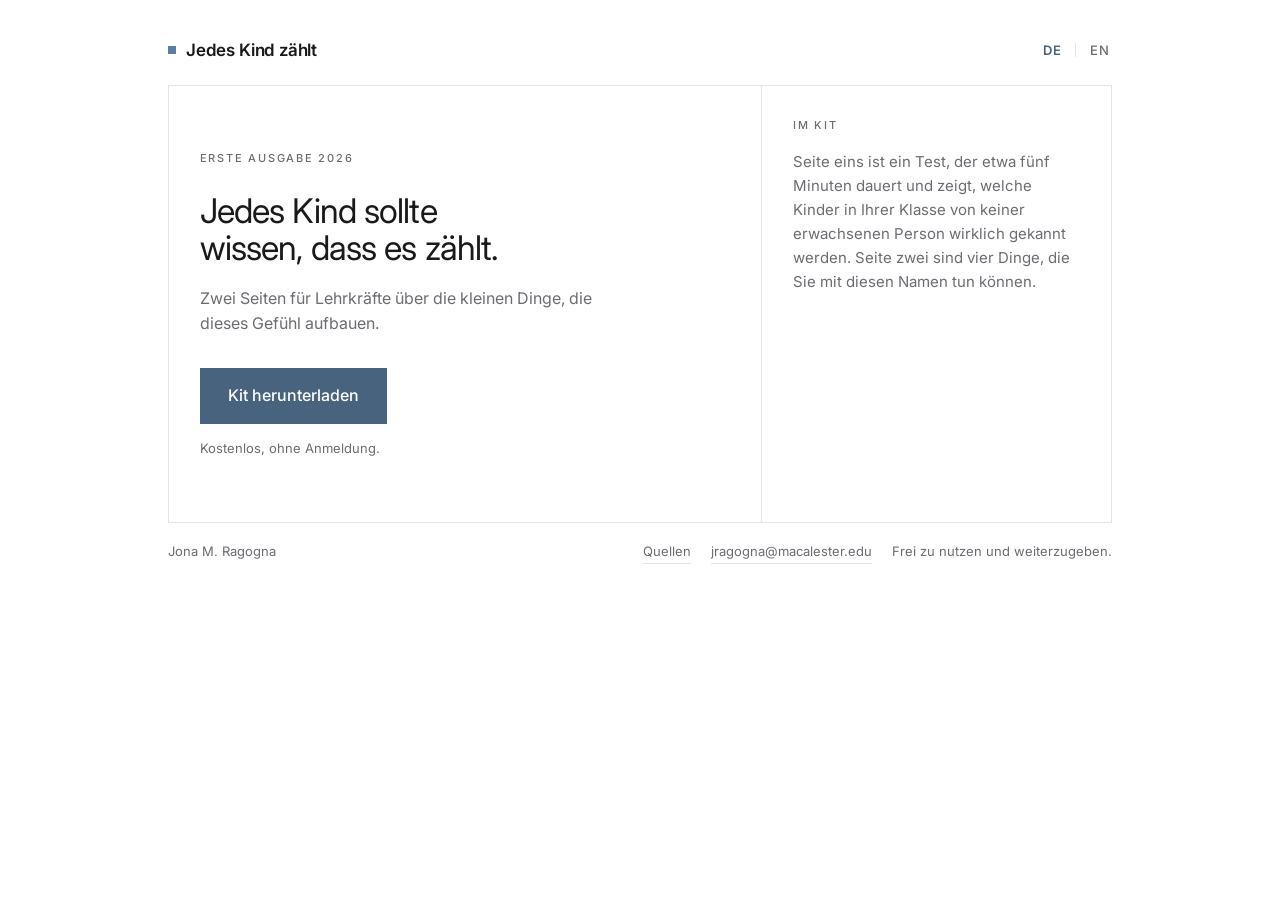
==== commit afa586b6: "Add language switching functionality in index.html" ====
--- a/index.html
+++ b/index.html
@@ -75,7 +75,54 @@
 
 </div>
 
-<script src="lang.js"></script>
+<script>
+(function () {
+  var root = document.documentElement;
+
+  var textNodes  = document.querySelectorAll('[data-en]');
+  var hrefNodes  = document.querySelectorAll('[data-en-href]');
+  var labelNodes = document.querySelectorAll('[data-en-label]');
+  var langBtns   = document.querySelectorAll('[data-lang-btn]');
+
+  function setLang(lang) {
+    root.setAttribute('lang', lang);
+
+    textNodes.forEach(function (n) {
+      var v = n.getAttribute('data-' + lang);
+      if (v !== null) { n.textContent = v; }
+    });
+
+    hrefNodes.forEach(function (n) {
+      var v = n.getAttribute('data-' + lang + '-href');
+      if (v) { n.setAttribute('href', v); }
+    });
+
+    labelNodes.forEach(function (n) {
+      var v = n.getAttribute('data-' + lang + '-label');
+      if (v) { n.setAttribute('aria-label', v); }
+    });
+
+    langBtns.forEach(function (b) {
+      var on = b.getAttribute('data-lang-btn') === lang;
+      b.classList.toggle('is-active', on);
+      b.setAttribute('aria-pressed', on ? 'true' : 'false');
+    });
+
+    try { localStorage.setItem('kit-lang', lang); } catch (e) {}
+  }
+
+  langBtns.forEach(function (b) {
+    b.addEventListener('click', function () {
+      setLang(b.getAttribute('data-lang-btn'));
+    });
+  });
+
+  // Carry the choice across the two pages.
+  var saved = null;
+  try { saved = localStorage.getItem('kit-lang'); } catch (e) {}
+  setLang(saved === 'en' ? 'en' : 'de');
+})();
+</script>
 
 </body>
 </html>
--- a/style.css
+++ b/style.css
@@ -1,13 +1,13 @@
 /* =========================================================
    Jedes Kind zählt / The Mattering Kit
-   Bento tray: shared hairlines, square corners, pure white.
+   Two pages. White ground, one hairline weight, square corners.
    ========================================================= */
 
 /* ---------- Reset ---------- */
 *, *::before, *::after { box-sizing: border-box; }
 html, body { margin: 0; padding: 0; }
-h1, h2, p, ul { margin: 0; }
-ul { padding: 0; list-style: none; }
+h1, p, ol { margin: 0; }
+ol { padding: 0; list-style: none; }
 a { color: inherit; text-decoration: none; }
 button {
   font: inherit;
@@ -16,23 +16,20 @@
   border: 0;
   padding: 0;
   cursor: pointer;
-  text-align: left;
 }
 
 /* ---------- Tokens ---------- */
 :root {
-  --white:      #ffffff;
-  --ink:        #1a1a1a;
-  --ink-soft:   #6b6d72;   /* 5.17:1 on white */
-  --hairline:   #e4e4e4;
-  --tint:       #f6f7f8;   /* hover surface */
-
-  --blue:       #5b7fa3;   /* marks and borders, non-text only */
-  --blue-text:  #47637d;   /* 6.27:1 on white — all blue text */
-  --blue-dark:  #354c61;   /* button hover */
-  --blue-wash:  #f2f5f8;   /* the one filled surface */
-
-  --pad:        clamp(1.5rem, 2.1vw, 2.125rem);
+  --white:     #ffffff;
+  --ink:       #1a1a1a;
+  --ink-soft:  #6b6d72;   /* 5.17:1 on white */
+  --hairline:  #e4e4e4;
+
+  --blue:      #5b7fa3;   /* marks and borders, non-text only */
+  --blue-text: #47637d;   /* 6.27:1 on white — all blue text */
+  --blue-dark: #354c61;   /* button hover */
+
+  --pad:       clamp(1.75rem, 2.4vw, 2.5rem);
 }
 
 /* ---------- Base ---------- */
@@ -47,53 +44,14 @@
 }
 
 .page {
-  max-width: 78rem;
+  max-width: 64rem;
   margin: 0 auto;
   padding: 1.5rem 1.25rem 2rem;
 }
 
-/* ---------- Focus ---------- */
 :focus-visible {
   outline: 2px solid var(--blue-text);
   outline-offset: 3px;
-}
-
-.skip {
-  position: absolute;
-  left: -9999px;
-  top: 0;
-  z-index: 10;
-  background: var(--white);
-  border: 1px solid var(--ink);
-  padding: 0.75rem 1.25rem;
-  font-size: 0.875rem;
-  font-weight: 500;
-}
-.skip:focus { left: 1.25rem; top: 1.25rem; }
-
-/* ---------- Shared marks ---------- */
-.glyph {
-  width: 8px;
-  height: 8px;
-  background: var(--blue);
-  flex: 0 0 auto;
-}
-
-.label {
-  font-size: 0.6875rem;
-  font-weight: 500;
-  letter-spacing: 0.16em;
-  text-transform: uppercase;
-  color: var(--ink-soft);
-}
-
-.sublabel {
-  font-size: 0.625rem;
-  font-weight: 600;
-  letter-spacing: 0.15em;
-  text-transform: uppercase;
-  color: var(--blue-text);
-  margin-bottom: 0.3rem;
 }
 
 /* ---------- Masthead ---------- */
@@ -114,6 +72,13 @@
   letter-spacing: -0.011em;
 }
 
+.glyph {
+  width: 8px;
+  height: 8px;
+  background: var(--blue);
+  flex: 0 0 auto;
+}
+
 .langswitch {
   display: inline-flex;
   align-items: center;
@@ -140,31 +105,18 @@
 
 /* =========================================================
    The tray
-   One hairline weight everywhere: the container paints the
-   lines, the tiles sit on top in white, 1px gaps let the
-   background show through as shared dividers.
+   The container paints the hairlines, the tiles sit on top
+   in white, and the 1px gap lets the line show through.
    ========================================================= */
 .bento {
   display: grid;
   gap: 1px;
   background: var(--hairline);
   border: 1px solid var(--hairline);
-
   grid-template-columns: 1fr;
-  grid-template-areas:
-    "hero"
-    "cta"
-    "frame"
-    "audit"
-    "habit1"
-    "habit2"
-    "habit3"
-    "habit4"
-    "feedback";
 }
 
 .tile {
-  position: relative;
   background: var(--white);
   padding: var(--pad);
   display: flex;
@@ -172,256 +124,115 @@
   min-width: 0;
 }
 
-.tile--hero     { grid-area: hero; }
-.tile--cta      { grid-area: cta; }
-.tile--frame    { grid-area: frame; }
-.tile--audit    { grid-area: audit; }
-#habit-1        { grid-area: habit1; }
-#habit-2        { grid-area: habit2; }
-#habit-3        { grid-area: habit3; }
-#habit-4        { grid-area: habit4; }
-.tile--feedback { grid-area: feedback; }
+.label {
+  font-size: 0.6875rem;
+  font-weight: 500;
+  letter-spacing: 0.16em;
+  text-transform: uppercase;
+  color: var(--ink-soft);
+}
 
 /* ---------- Hero ---------- */
 .tile--hero {
   justify-content: center;
   container-type: inline-size;
+  padding-top: clamp(2.5rem, 5vw, 4.5rem);
+  padding-bottom: clamp(2.5rem, 5vw, 4.5rem);
 }
 
 .hero-title {
   margin-top: 1.5rem;
-  font-size: clamp(1.875rem, 4vw, 3rem);
+  font-size: clamp(2rem, 4.5vw, 3.125rem);
   font-weight: 400;
   line-height: 1.1;
   letter-spacing: -0.026em;
   text-wrap: balance;
-}
-
-/* Size the headline against the tile it lives in, not the window. */
+  max-width: 18ch;
+}
+
 @supports (font-size: 1cqi) {
-  .hero-title { font-size: clamp(1.875rem, 7.6cqi, 3rem); }
+  .hero-title { font-size: clamp(2rem, 6.4cqi, 3.125rem); }
 }
 
 .hero-sub {
-  margin-top: 1.125rem;
-  max-width: 40ch;
+  margin-top: 1.25rem;
+  max-width: 42ch;
   font-size: clamp(1rem, 1.15vw, 1.0625rem);
   color: var(--ink-soft);
   line-height: 1.55;
 }
-
-/* ---------- Download ---------- */
-.tile--cta { justify-content: center; }
 
 .btn {
   display: inline-block;
   align-self: flex-start;
   max-width: 100%;
   text-align: center;
-  margin-top: 1.375rem;
+  margin-top: 2rem;
   background: var(--blue-text);
   color: var(--white);
   padding: 0.9375rem 1.75rem;
   font-size: 1rem;
   font-weight: 500;
-  letter-spacing: 0.005em;
   transition: background 0.15s ease;
 }
 .btn:hover { background: var(--blue-dark); }
 
 .cta-note {
-  margin-top: 0.9375rem;
+  margin-top: 0.875rem;
   font-size: 0.8125rem;
   color: var(--ink-soft);
-  letter-spacing: 0.01em;
-}
-
-/* ---------- What this is / is not ---------- */
-.frame-body {
+}
+
+/* ---------- Inside ---------- */
+.inside-body {
   margin-top: 1rem;
+  max-width: 58ch;
   font-size: 0.9375rem;
-  line-height: 1.55;
-  color: var(--ink-soft);
-  max-width: 52ch;
-}
-
-.tile--frame .sublabel { margin-top: 1.5rem; }
-
-.notlist {
-  display: flex;
-  flex-direction: column;
-  gap: 0.5rem;
-  font-size: 0.875rem;
-  line-height: 1.45;
-  color: var(--ink);
-  max-width: 52ch;
-}
-.notlist li {
-  position: relative;
-  padding-left: 1.125rem;
-}
-/* A struck square: the thing this is not. */
-.notlist li::before {
-  content: "";
-  position: absolute;
-  left: 0;
-  top: 0.5em;
-  width: 8px;
-  height: 1px;
-  background: var(--blue);
-}
-
-/* ---------- The audit ---------- */
-.tile--audit { background: var(--blue-wash); }
-
-.audit-title {
-  margin-top: 1.125rem;
-  font-size: 1.375rem;
-  font-weight: 500;
-  line-height: 1.2;
-  letter-spacing: -0.014em;
-}
-
-.audit-body {
-  margin-top: 0.875rem;
-  font-size: 0.9375rem;
-  line-height: 1.55;
-  max-width: 52ch;
-}
-
-.audit-meta {
-  margin-top: auto;
-  padding-top: 1.25rem;
-  font-size: 0.8125rem;
-  color: var(--ink-soft);
-}
-
-/* ---------- Practices ---------- */
-.tile--habit {
-  min-height: 15.5rem;
-  transition: background 0.18s ease;
-}
-.tile--habit:hover { background: var(--tint); }
-.tile--habit:focus-within { background: var(--tint); }
-
-.habit-title {
-  margin-top: 1.125rem;
-  font-size: 1.1875rem;
-  font-weight: 500;
-  line-height: 1.28;
-  letter-spacing: -0.012em;
-  text-wrap: balance;
-}
-
-/* The button is the real control; its pseudo-element stretches
-   the hit area across the whole tile. */
-.habit-toggle::after {
-  content: "";
-  position: absolute;
-  inset: 0;
-}
-.habit-toggle:focus-visible { outline: none; }
-.tile--habit:has(.habit-toggle:focus-visible) {
-  outline: 2px solid var(--blue-text);
-  outline-offset: -2px;
-}
-
-.habit-why {
+  line-height: 1.6;
+  color: var(--ink-soft);
+}
+
+/* ---------- Sources ---------- */
+.sources-title {
+  margin-top: 1.25rem;
+  font-size: clamp(1.5rem, 3vw, 2rem);
+  font-weight: 400;
+  line-height: 1.15;
+  letter-spacing: -0.02em;
+}
+
+.sources-intro {
   margin-top: 0.75rem;
   font-size: 0.9375rem;
-  line-height: 1.55;
-  color: var(--ink-soft);
-}
-
-/* Detail sits above the hit overlay so it stays selectable. */
-.habit-detail {
-  position: relative;
-  z-index: 1;
-  margin-top: 1rem;
-  padding-top: 1rem;
+  color: var(--ink-soft);
+}
+
+.reflist {
+  margin-top: 2rem;
+  display: flex;
+  flex-direction: column;
+  font-size: 0.875rem;
+  line-height: 1.5;
+}
+.reflist li {
+  padding: 0.9375rem 0;
   border-top: 1px solid var(--hairline);
-}
-.habit-detail[hidden] { display: none; }
-
-.detail-body {
+  max-width: 76ch;
+}
+.reflist li:last-child { border-bottom: 1px solid var(--hairline); }
+.reflist i { font-style: italic; }
+
+.backlink {
+  margin-top: 2rem;
   font-size: 0.875rem;
-  line-height: 1.45;
-  color: var(--ink);
-}
-.detail-body + .sublabel { margin-top: 0.8125rem; }
-
-/* The honest bit, marked as its own kind of statement. */
-.detail-body--evidence {
-  border-left: 2px solid var(--hairline);
-  padding-left: 0.75rem;
-  color: var(--ink-soft);
-}
-
-.hint {
-  display: flex;
-  align-items: center;
-  gap: 0.5rem;
-  margin-top: auto;
-  padding-top: 1.25rem;
-  font-size: 0.8125rem;
-  font-weight: 500;
-  color: var(--blue-text);
-}
-
-/* A square that becomes a bar: the lid. */
-.hint-sign {
-  position: relative;
-  width: 9px;
-  height: 9px;
-  flex: 0 0 auto;
-  border: 1px solid var(--blue);
-  transition: background 0.18s ease, border-color 0.18s ease;
-}
-.hint-sign::after {
-  content: "";
-  position: absolute;
-  left: 1px;
-  right: 1px;
-  top: 3px;
-  height: 1px;
-  background: var(--white);
-  opacity: 0;
-  transition: opacity 0.18s ease;
-}
-.is-open .hint-sign {
-  background: var(--blue);
-  border-color: var(--blue);
-}
-.is-open .hint-sign::after { opacity: 1; }
-
-.hint-close { display: none; }
-.is-open .hint-open  { display: none; }
-.is-open .hint-close { display: inline; }
-
-/* ---------- Feedback ---------- */
-.feedback-body {
-  margin-top: 1rem;
-  font-size: 0.9375rem;
-  line-height: 1.55;
-  color: var(--ink-soft);
-  max-width: 52ch;
-}
-
-.feedback-links {
-  display: flex;
-  flex-wrap: wrap;
-  align-items: baseline;
-  gap: 0.625rem;
-  margin-top: 1rem;
-  font-size: 0.9375rem;
-}
-.feedback-links a {
+}
+.backlink a {
   color: var(--blue-text);
   border-bottom: 1px solid var(--hairline);
   padding-bottom: 1px;
   transition: border-color 0.15s ease;
 }
-.feedback-links a:hover { border-color: var(--blue); }
+.backlink a:hover { border-color: var(--blue); }
 
 /* ---------- Colophon ---------- */
 .colophon {
@@ -434,94 +245,49 @@
   font-size: 0.8125rem;
   color: var(--ink-soft);
 }
-.dot { color: var(--hairline); }
-
-/* =========================================================
-   Medium: two columns
-   ========================================================= */
-@media (min-width: 34rem) {
-  .page { padding: 2rem 1.75rem 2.25rem; }
-
-  .bento {
-    grid-template-columns: 1fr 1fr;
-    grid-template-areas:
-      "hero     hero"
-      "cta      cta"
-      "frame    frame"
-      "audit    audit"
-      "habit1   habit1"
-      "habit2   habit2"
-      "habit3   habit3"
-      "habit4   habit4"
-      "feedback feedback";
-  }
-}
-
-/* =========================================================
-   Tablet: hero and download share a row
+.colophon-meta {
+  display: inline-flex;
+  flex-wrap: wrap;
+  align-items: baseline;
+  gap: 1.25rem;
+}
+.colophon a {
+  border-bottom: 1px solid var(--hairline);
+  padding-bottom: 1px;
+  transition: color 0.15s ease, border-color 0.15s ease;
+}
+.colophon a:hover {
+  color: var(--ink);
+  border-color: var(--blue);
+}
+
+/* =========================================================
+   Wider: hero and the inside note share a row
    ========================================================= */
 @media (min-width: 48rem) {
   .page { padding: 2rem 2rem 2.25rem; }
 
-  .bento {
-    grid-template-columns: repeat(4, 1fr);
-    grid-template-areas:
-      "hero     hero   cta    cta"
-      "frame    frame  audit  audit"
-      "habit1   habit1 habit2 habit2"
-      "habit3   habit3 habit4 habit4"
-      "feedback feedback feedback feedback";
-  }
-}
-
-/* =========================================================
-   Large: same tray, more air
-   ========================================================= */
+  .bento { grid-template-columns: 1.7fr 1fr; }
+  .tile--sources { grid-column: 1 / -1; }
+}
+
 @media (min-width: 64rem) {
   .page { padding: 2.25rem 2.5rem 2.5rem; }
-
-  .bento {
-    grid-auto-rows: minmax(min-content, auto);
-    grid-template-areas:
-      "hero     hero     hero     cta"
-      "frame    frame    audit    audit"
-      "habit1   habit1   habit2   habit2"
-      "habit3   habit3   habit4   habit4"
-      "feedback feedback feedback feedback";
-  }
-
-  .hero-sub { max-width: 36ch; }
-}
-
-/* =========================================================
-   Motion and fallbacks
+}
+
+/* =========================================================
+   Motion
    ========================================================= */
 @media (prefers-reduced-motion: reduce) {
   *, *::before, *::after {
     transition-duration: 0.01ms !important;
     animation-duration: 0.01ms !important;
-    animation-iteration-count: 1 !important;
-  }
-}
-
-/* Coarse pointers get no hover tint: it sticks after a tap. */
-@media (hover: none) {
-  .tile--habit:hover { background: var(--white); }
-}
-
-/* No :has() support: fall back to a visible ring on the button. */
-@supports not selector(:has(*)) {
-  .habit-toggle:focus-visible {
-    outline: 2px solid var(--blue-text);
-    outline-offset: 3px;
   }
 }
 
 /* ---------- Print ---------- */
 @media print {
-  .langswitch, .skip, .hint { display: none; }
+  .langswitch, .btn, .cta-note { display: none; }
   .bento { background: none; border: 0; gap: 0; display: block; }
   .tile { border-bottom: 1px solid #ccc; padding: 1rem 0; }
-  .tile--audit { background: none; }
-  .habit-detail[hidden] { display: block !important; }
-}
+}
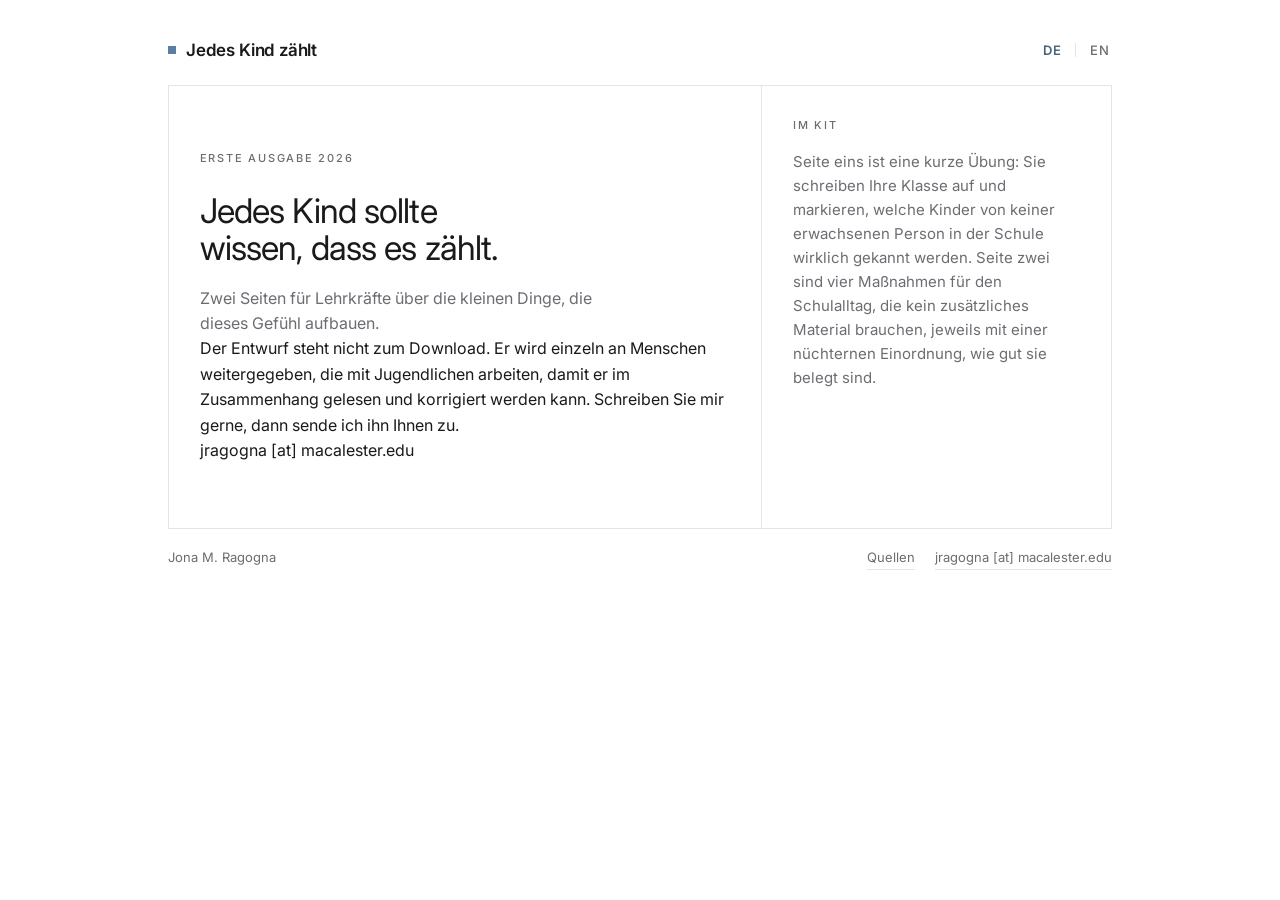
==== commit 9330e0bb: "Modify meta tags and add draft request information Updated meta tags for SEO and added a request sec" ====
--- a/index.html
+++ b/index.html
@@ -5,11 +5,12 @@
 <meta name="viewport" content="width=device-width, initial-scale=1">
 
 <title>Jedes Kind zählt</title>
-<meta name="description" content="Zwei Seiten für Lehrkräfte über die kleinen Dinge, die Kindern das Gefühl geben, dass sie zählen. Kostenlos, auf Deutsch und Englisch.">
+<meta name="robots" content="noindex, nofollow">
+<meta name="description" content="Zwei Seiten für Lehrkräfte über die kleinen Dinge, die Kindern das Gefühl geben, dass sie zählen. Ein Entwurf, auf Anfrage erhältlich.">
 
 <meta property="og:type" content="website">
 <meta property="og:title" content="Jedes Kind zählt">
-<meta property="og:description" content="Zwei Seiten für Lehrkräfte. Kostenlos, auf Deutsch und Englisch.">
+<meta property="og:description" content="Zwei Seiten für Lehrkräfte. Ein Entwurf, auf Anfrage erhältlich.">
 <meta name="twitter:card" content="summary">
 
 <link rel="icon" href="data:image/svg+xml,<svg xmlns='http://www.w3.org/2000/svg' viewBox='0 0 32 32'><rect width='32' height='32' fill='%23ffffff'/><rect x='10' y='10' width='12' height='12' fill='%235b7fa3'/></svg>">
@@ -46,20 +47,15 @@
 
       <p class="hero-sub" data-en="Two pages for teachers on the small things that build that feeling." data-de="Zwei Seiten für Lehrkräfte über die kleinen Dinge, die dieses Gefühl aufbauen.">Zwei Seiten für Lehrkräfte über die kleinen Dinge, die dieses Gefühl aufbauen.</p>
 
-      <a class="btn"
-         href="files/mattering-kit-de.pdf"
-         download
-         data-de-href="files/mattering-kit-de.pdf"
-         data-en-href="files/mattering-kit-en.pdf"
-         data-en="Download the kit"
-         data-de="Kit herunterladen">Kit herunterladen</a>
-
-      <p class="cta-note" data-en="Free, no sign-up." data-de="Kostenlos, ohne Anmeldung.">Kostenlos, ohne Anmeldung.</p>
+      <div class="request">
+        <p class="request-note" data-en="The draft is not published for download. It goes out individually to people who work with young people, so that it can be read in context and corrected. Write to me and I will send it over." data-de="Der Entwurf steht nicht zum Download. Er wird einzeln an Menschen weitergegeben, die mit Jugendlichen arbeiten, damit er im Zusammenhang gelesen und korrigiert werden kann. Schreiben Sie mir gerne, dann sende ich ihn Ihnen zu.">Der Entwurf steht nicht zum Download. Er wird einzeln an Menschen weitergegeben, die mit Jugendlichen arbeiten, damit er im Zusammenhang gelesen und korrigiert werden kann. Schreiben Sie mir gerne, dann sende ich ihn Ihnen zu.</p>
+        <p class="request-mail"><a href="#" data-mail>jragogna [at] macalester.edu</a></p>
+      </div>
     </section>
 
     <section class="tile tile--inside" aria-labelledby="inside-label">
       <p class="label" id="inside-label" data-en="INSIDE" data-de="IM KIT">IM KIT</p>
-      <p class="inside-body" data-en="Page one is a five-minute audit that shows you which children in your class no adult really knows. Page two is four things you can do with those names." data-de="Seite eins ist ein Test, der etwa fünf Minuten dauert und zeigt, welche Kinder in Ihrer Klasse von keiner erwachsenen Person wirklich gekannt werden. Seite zwei sind vier Dinge, die Sie mit diesen Namen tun können.">Seite eins ist ein Test, der etwa fünf Minuten dauert und zeigt, welche Kinder in Ihrer Klasse von keiner erwachsenen Person wirklich gekannt werden. Seite zwei sind vier Dinge, die Sie mit diesen Namen tun können.</p>
+      <p class="inside-body" data-en="Page one is a short exercise: you write out your class and mark which children no adult in the school really knows. Page two is four practices for the school day that need no extra materials, each with a plain note on how well it is supported." data-de="Seite eins ist eine kurze Übung: Sie schreiben Ihre Klasse auf und markieren, welche Kinder von keiner erwachsenen Person in der Schule wirklich gekannt werden. Seite zwei sind vier Maßnahmen für den Schulalltag, die kein zusätzliches Material brauchen, jeweils mit einer nüchternen Einordnung, wie gut sie belegt sind.">Seite eins ist eine kurze Übung: Sie schreiben Ihre Klasse auf und markieren, welche Kinder von keiner erwachsenen Person in der Schule wirklich gekannt werden. Seite zwei sind vier Maßnahmen für den Schulalltag, die kein zusätzliches Material brauchen, jeweils mit einer nüchternen Einordnung, wie gut sie belegt sind.</p>
     </section>
 
   </main>
@@ -68,8 +64,7 @@
     <p>Jona M. Ragogna</p>
     <p class="colophon-meta">
       <a href="quellen.html" data-en="Sources" data-de="Quellen">Quellen</a>
-      <a href="mailto:jragogna@macalester.edu">jragogna@macalester.edu</a>
-      <span data-en="Free to use and share." data-de="Frei zu nutzen und weiterzugeben.">Frei zu nutzen und weiterzugeben.</span>
+      <a href="#" data-mail>jragogna [at] macalester.edu</a>
     </p>
   </footer>
 
@@ -80,9 +75,16 @@
   var root = document.documentElement;
 
   var textNodes  = document.querySelectorAll('[data-en]');
-  var hrefNodes  = document.querySelectorAll('[data-en-href]');
   var labelNodes = document.querySelectorAll('[data-en-label]');
   var langBtns   = document.querySelectorAll('[data-lang-btn]');
+
+  // The address is assembled at runtime, so it is not sitting in the
+  // page source as a harvestable mailto:. The visible text stays as
+  // written either way, and the link still works on click.
+  var user = 'jragogna', host = 'macalester.edu';
+  document.querySelectorAll('[data-mail]').forEach(function (a) {
+    a.setAttribute('href', 'mailto:' + user + '@' + host);
+  });
 
   function setLang(lang) {
     root.setAttribute('lang', lang);
@@ -90,11 +92,6 @@
     textNodes.forEach(function (n) {
       var v = n.getAttribute('data-' + lang);
       if (v !== null) { n.textContent = v; }
-    });
-
-    hrefNodes.forEach(function (n) {
-      var v = n.getAttribute('data-' + lang + '-href');
-      if (v) { n.setAttribute('href', v); }
     });
 
     labelNodes.forEach(function (n) {
@@ -117,7 +114,6 @@
     });
   });
 
-  // Carry the choice across the two pages.
   var saved = null;
   try { saved = localStorage.getItem('kit-lang'); } catch (e) {}
   setLang(saved === 'en' ? 'en' : 'de');
